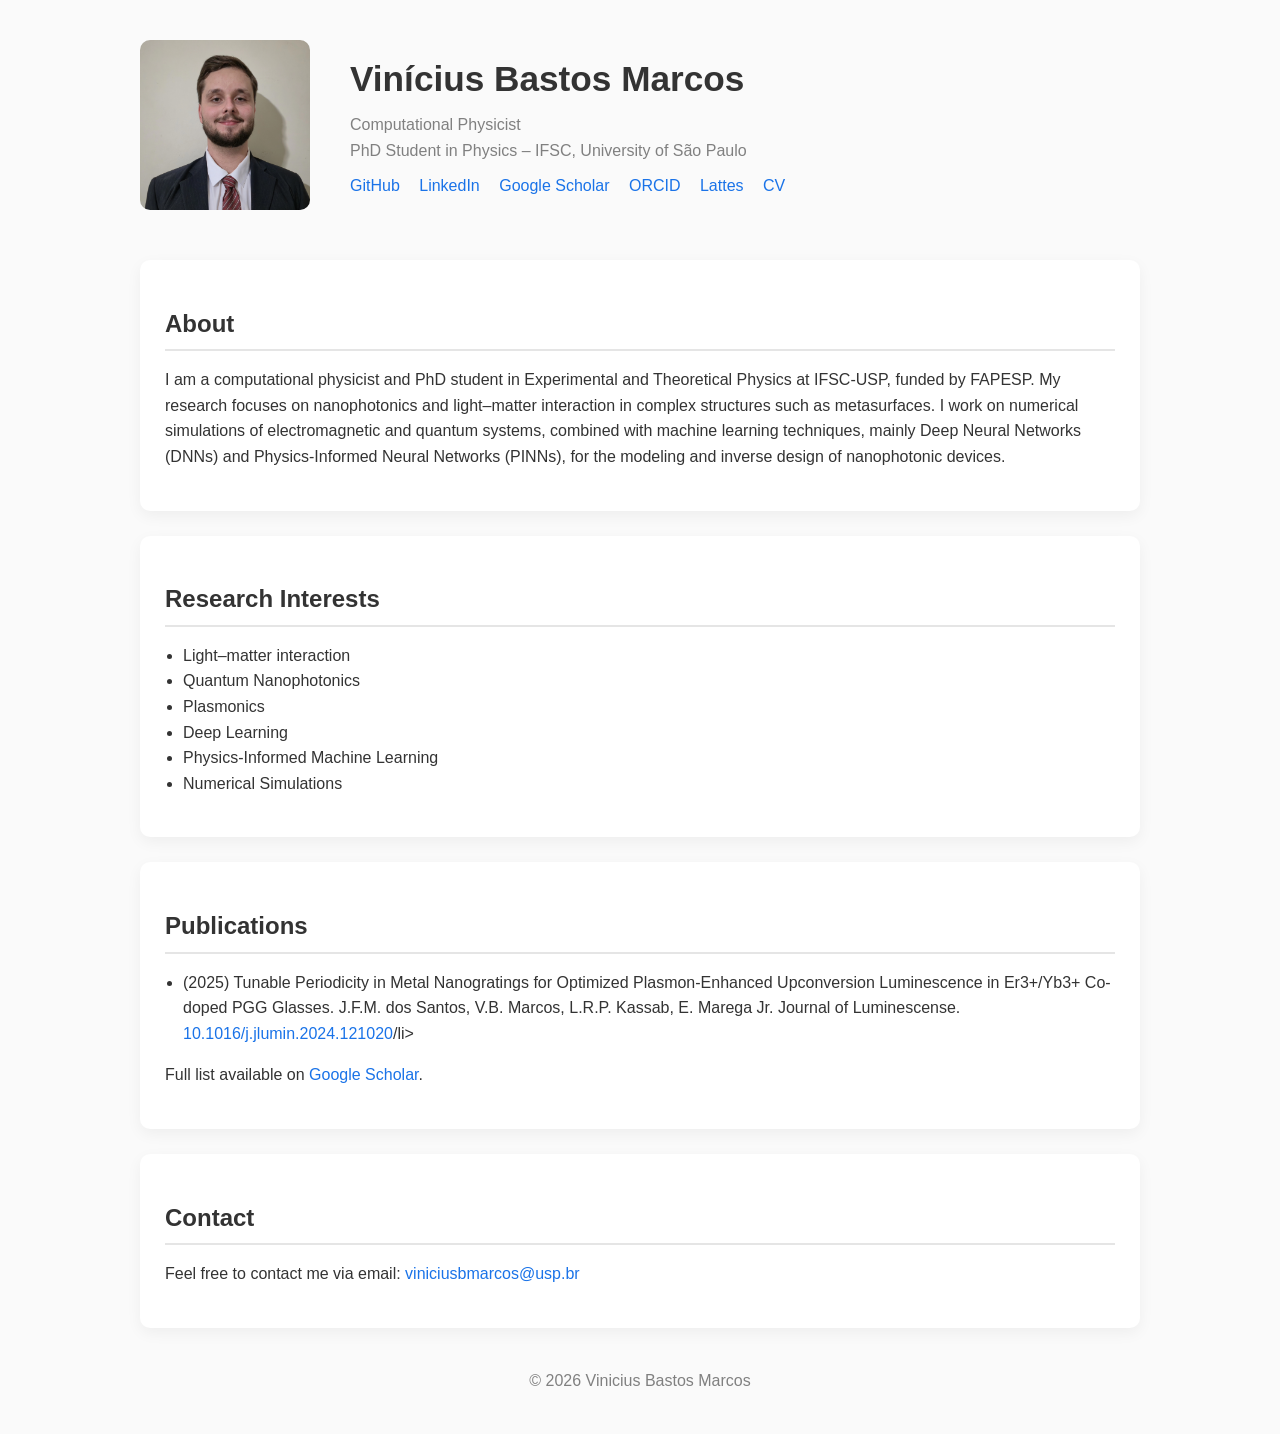
==== index.html @ f4bd7b24 "Update index.html" ====
<!DOCTYPE html>
<html lang="en">

<head>
<meta charset="UTF-8">
<title>Vinícius Bastos Marcos</title>

<style>

:root{
--bg:#fafafa;
--text:#333;
--card:#ffffff;
--border:#e5e5e5;
--link:#1a73e8;
}

@media (prefers-color-scheme: dark){
:root{
--bg:#121212;
--text:#e4e4e4;
--card:#1e1e1e;
--border:#333;
--link:#6aa8ff;
}
}

body{
font-family:-apple-system,BlinkMacSystemFont,"Segoe UI",Roboto,Arial;
max-width:1000px;
margin:auto;
padding:40px 20px;
line-height:1.6;
color:var(--text);
background:var(--bg);
}

header{
display:flex;
align-items:center;
gap:40px;
margin-bottom:50px;
}

.profile-img{
width:170px;
border-radius:10px;
}

.name{
font-size:2.2rem;
font-weight:600;
margin-bottom:5px;
}

.subtitle{
color:gray;
margin-bottom:10px;
}

section{
background:var(--card);
padding:25px;
margin-bottom:25px;
border-radius:10px;
box-shadow:0 5px 15px rgba(0,0,0,0.05);
}

h2{
border-bottom:2px solid var(--border);
padding-bottom:6px;
margin-bottom:15px;
}

ul{
padding-left:18px;
}

a{
color:var(--link);
text-decoration:none;
}

a:hover{
text-decoration:underline;
}

.links a{
margin-right:15px;
font-weight:500;
}

footer{
text-align:center;
margin-top:40px;
color:gray;
}

</style>

</head>

<body>

<header>

<img src="photo.jpg" class="profile-img">

<div>

<div class="name">Vinícius Bastos Marcos</div>

<div class="subtitle">
Computational Physicist <br>
PhD Student in Physics – IFSC, University of São Paulo
</div>

<div class="links">
<a href="https://github.com/vinibastosm">GitHub</a>
<a href="https://www.linkedin.com/in/vin%C3%ADcius-bastos-marcos-4b3aa6317/">LinkedIn</a>
<a href="https://scholar.google.com/citations?hl=pt-BR&user=3j4LFuMAAAAJ">Google Scholar</a>
<a href="https://orcid.org/0009-0009-8980-2168">ORCID</a>
<a href="http://lattes.cnpq.br/2111967318340206">Lattes</a>
<a href="cv.pdf">CV</a>
</div>

</div>

</header>

<section>

<h2>About</h2>

<p>

I am a computational physicist and PhD student in Experimental and Theoretical Physics at IFSC-USP, 
funded by FAPESP. My research focuses on nanophotonics and light–matter interaction in complex structures such as metasurfaces. 
I work on numerical simulations of electromagnetic and quantum systems, combined with machine learning techniques, 
mainly Deep Neural Networks (DNNs) and Physics-Informed Neural Networks (PINNs), 
for the modeling and inverse design of nanophotonic devices.

</p>

</section>

<section>

<h2>Research Interests</h2>

<ul>

<li>Light–matter interaction</li>
<li>Quantum Nanophotonics</li>
<li>Plasmonics</li>
<li>Deep Learning</li>
<li>Physics-Informed Machine Learning</li>
<li>Numerical Simulations</li>

</ul>

</section>

<section>

<h2>Publications</h2>

<ul>

<li>(2025) Tunable Periodicity in Metal Nanogratings for Optimized Plasmon-Enhanced Upconversion Luminescence in Er3+/Yb3+ Co-doped PGG Glasses.
J.F.M. dos Santos, V.B. Marcos, L.R.P. Kassab, E. Marega Jr. Journal of Luminescense. <a href="https://doi.org/10.1016/j.jlumin.2024.121020">10.1016/j.jlumin.2024.121020</a>/li>

</ul>

<p>
Full list available on
<a href="https://scholar.google.com/citations?hl=pt-BR&user=3j4LFuMAAAAJ">Google Scholar</a>.
</p>

</section>

<section>

<h2>Contact</h2>

<p>
Feel free to contact me via email:
<a href="mailto:viniciusbmarcos@usp.br">viniciusbmarcos@usp.br</a>
</p>

</section>

<footer>

© 2026 Vinicius Bastos Marcos

</footer>

</body>
</html>
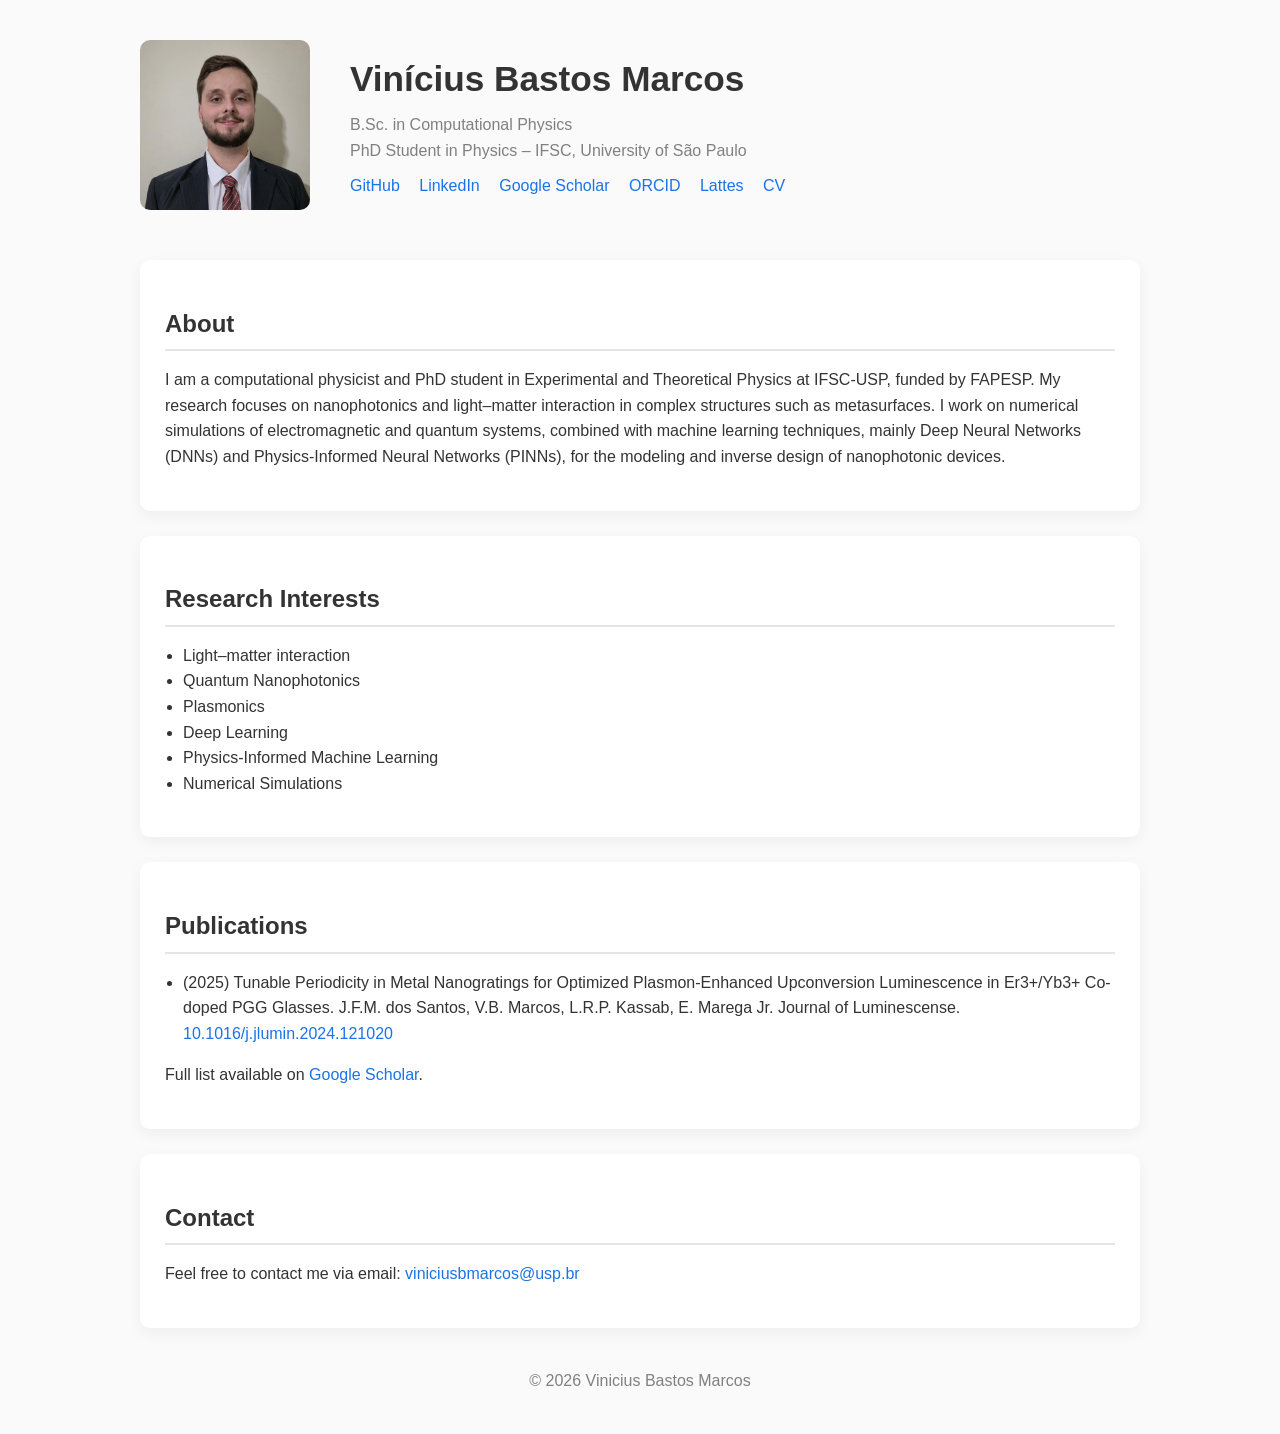
==== commit ba7c9e79: "Update index.html" ====
--- a/index.html
+++ b/index.html
@@ -111,7 +111,7 @@
 <div class="name">Vinícius Bastos Marcos</div>
 
 <div class="subtitle">
-Computational Physicist <br>
+B.Sc. in Computational Physics <br>
 PhD Student in Physics – IFSC, University of São Paulo
 </div>
 
@@ -168,7 +168,7 @@
 <ul>
 
 <li>(2025) Tunable Periodicity in Metal Nanogratings for Optimized Plasmon-Enhanced Upconversion Luminescence in Er3+/Yb3+ Co-doped PGG Glasses.
-J.F.M. dos Santos, V.B. Marcos, L.R.P. Kassab, E. Marega Jr. Journal of Luminescense. <a href="https://doi.org/10.1016/j.jlumin.2024.121020">10.1016/j.jlumin.2024.121020</a>/li>
+J.F.M. dos Santos, V.B. Marcos, L.R.P. Kassab, E. Marega Jr. Journal of Luminescense. <a href="https://doi.org/10.1016/j.jlumin.2024.121020">10.1016/j.jlumin.2024.121020</a> </li>
 
 </ul>
 
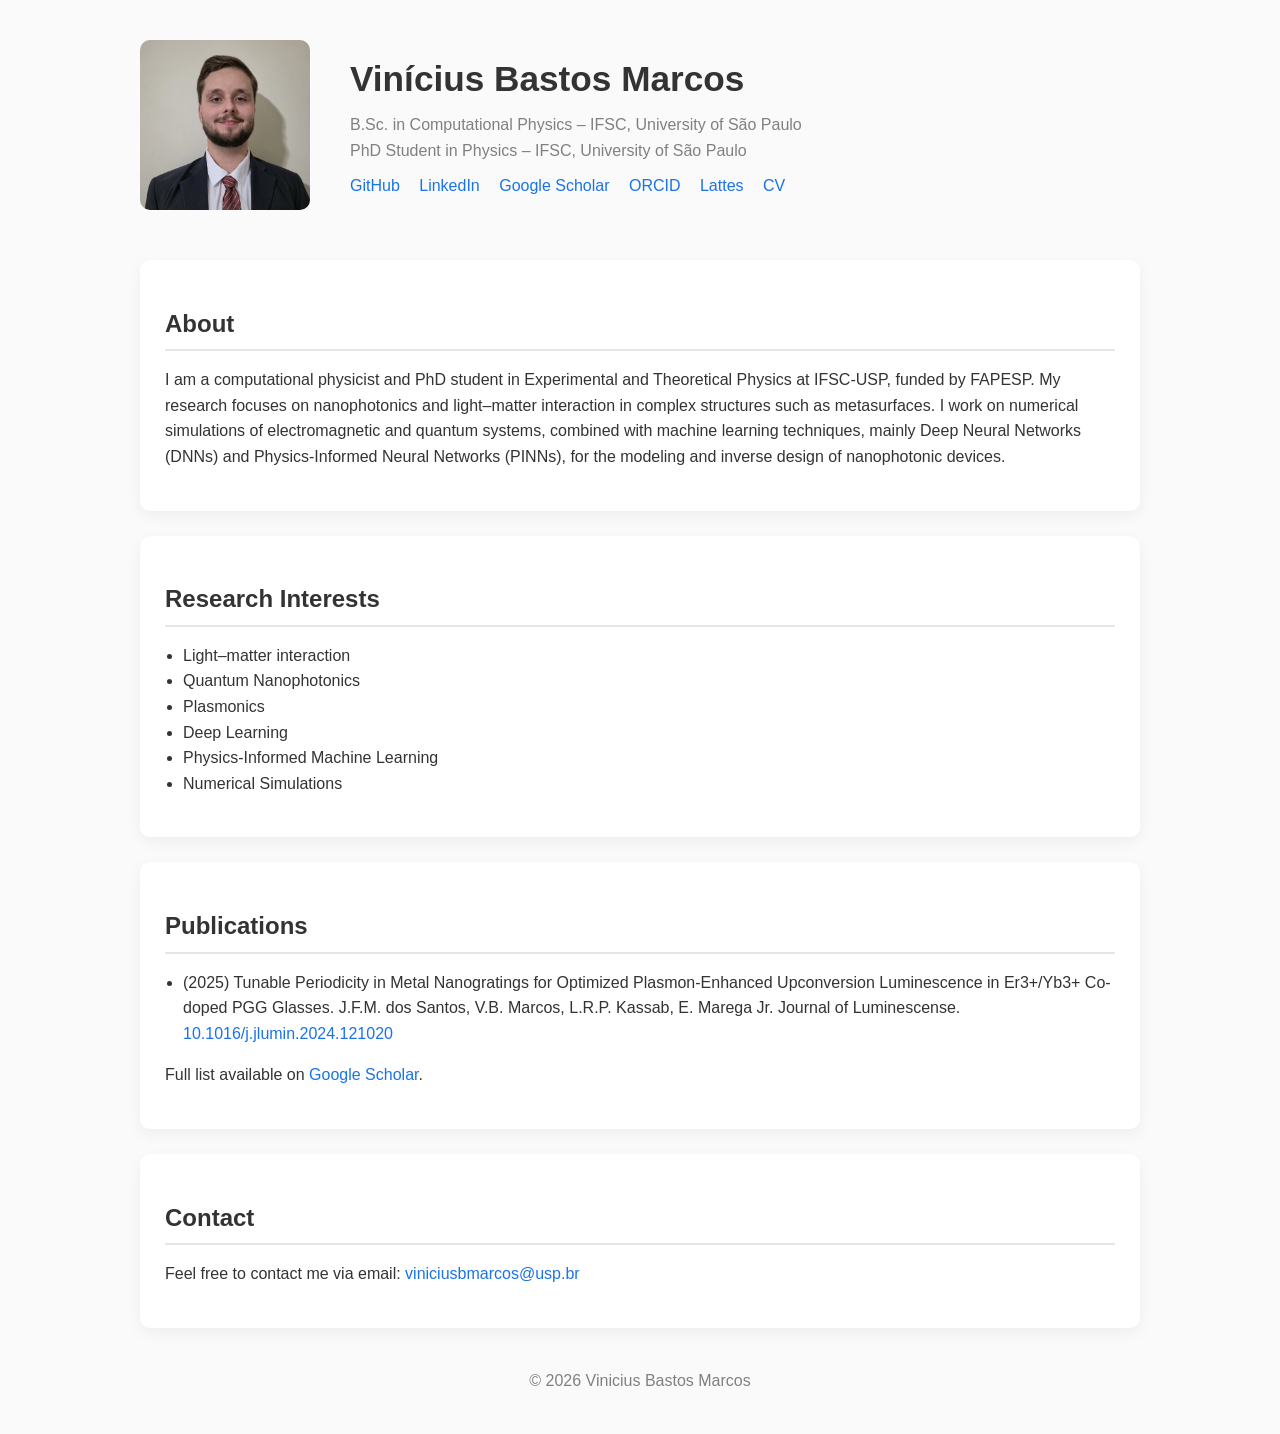
==== commit c21305dd: "Update index.html" ====
--- a/index.html
+++ b/index.html
@@ -111,7 +111,7 @@
 <div class="name">Vinícius Bastos Marcos</div>
 
 <div class="subtitle">
-B.Sc. in Computational Physics <br>
+B.Sc. in Computational Physics – IFSC, University of São Paulo <br>
 PhD Student in Physics – IFSC, University of São Paulo
 </div>
 
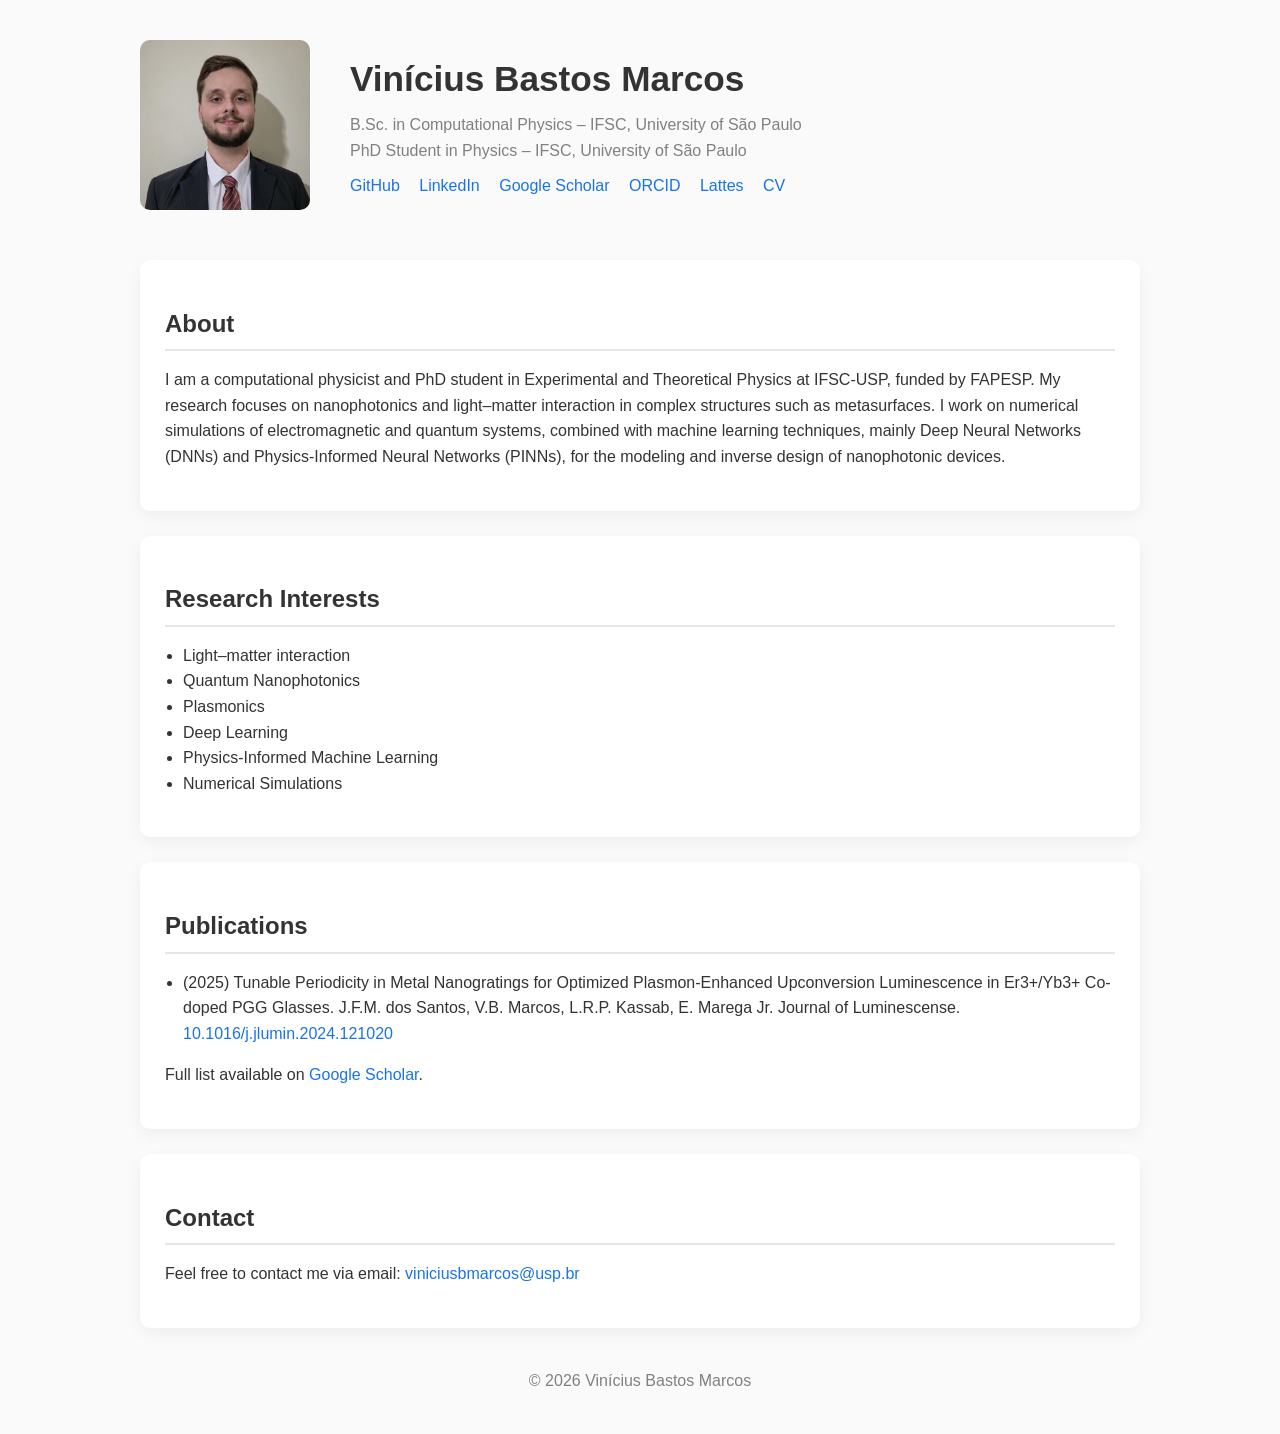
==== commit a37485ec: "Update index.html" ====
--- a/index.html
+++ b/index.html
@@ -192,7 +192,7 @@
 
 <footer>
 
-© 2026 Vinicius Bastos Marcos
+© 2026 Vinícius Bastos Marcos
 
 </footer>
 
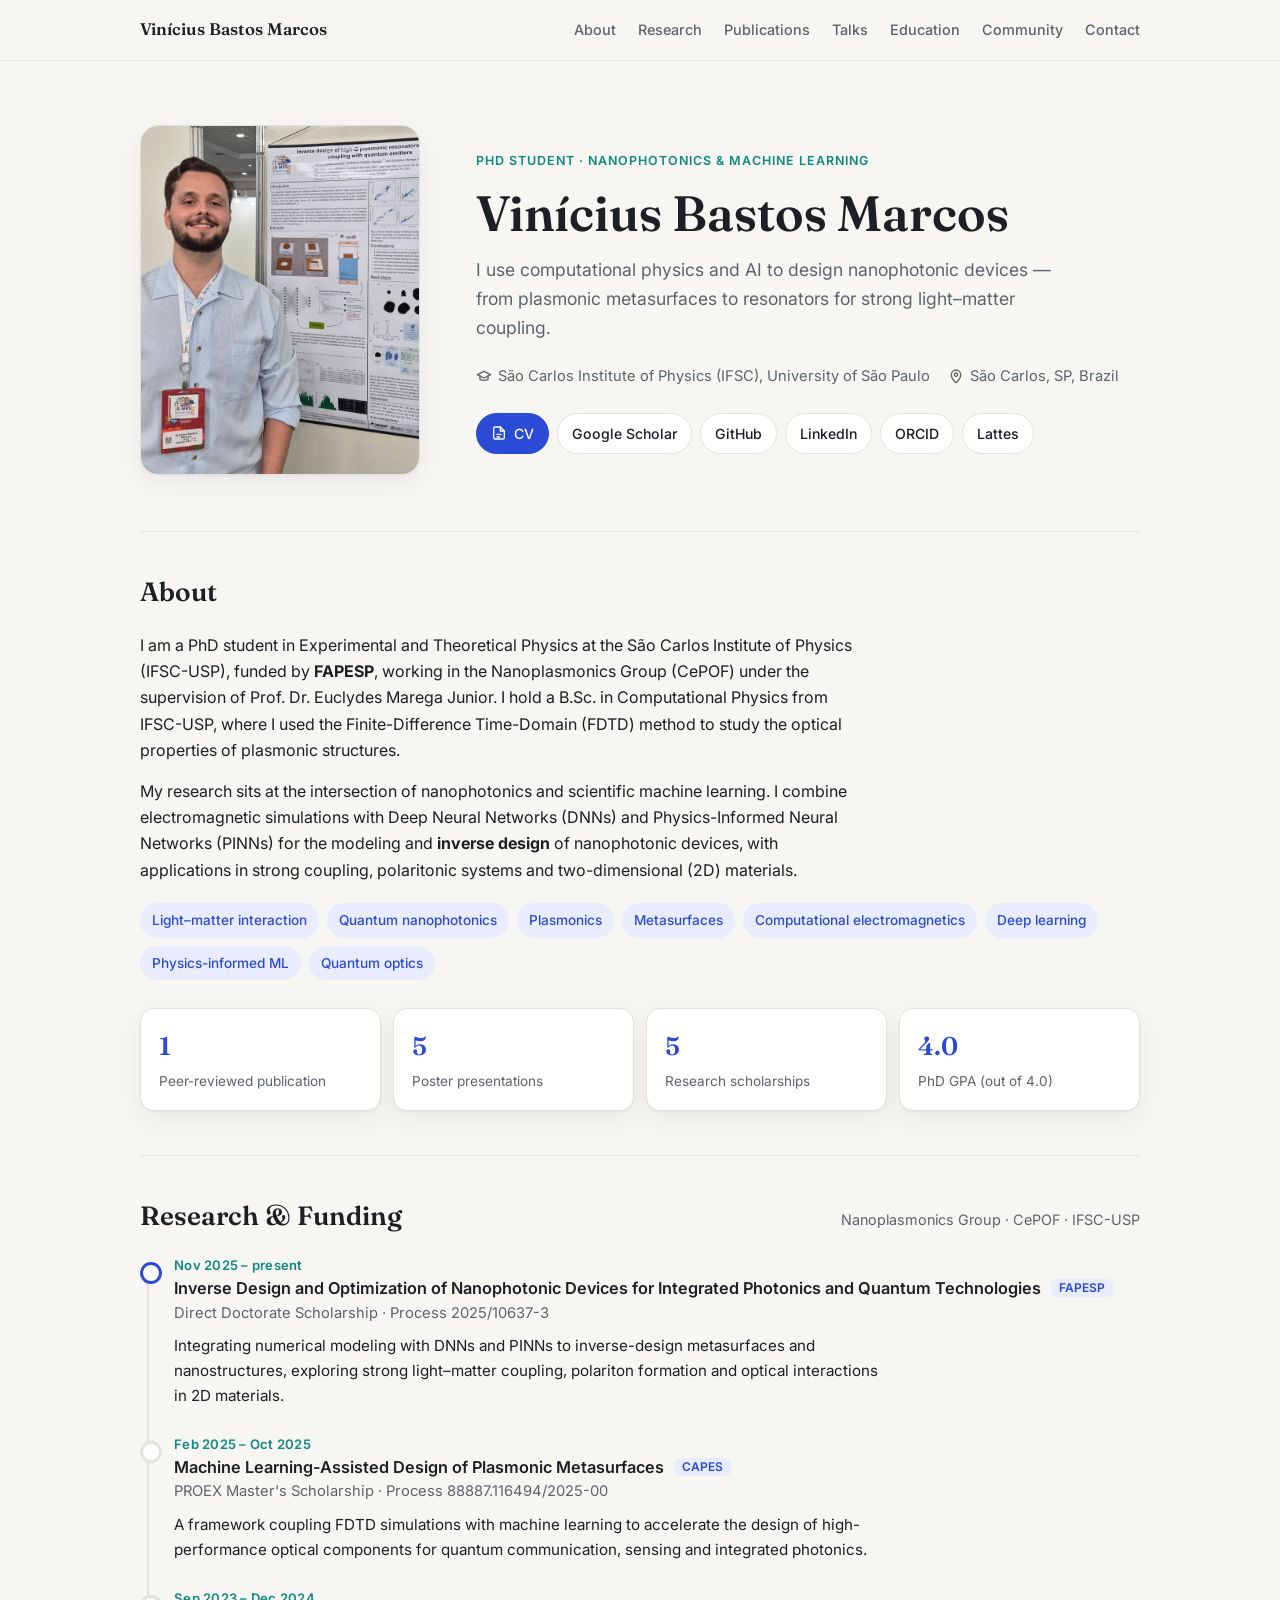
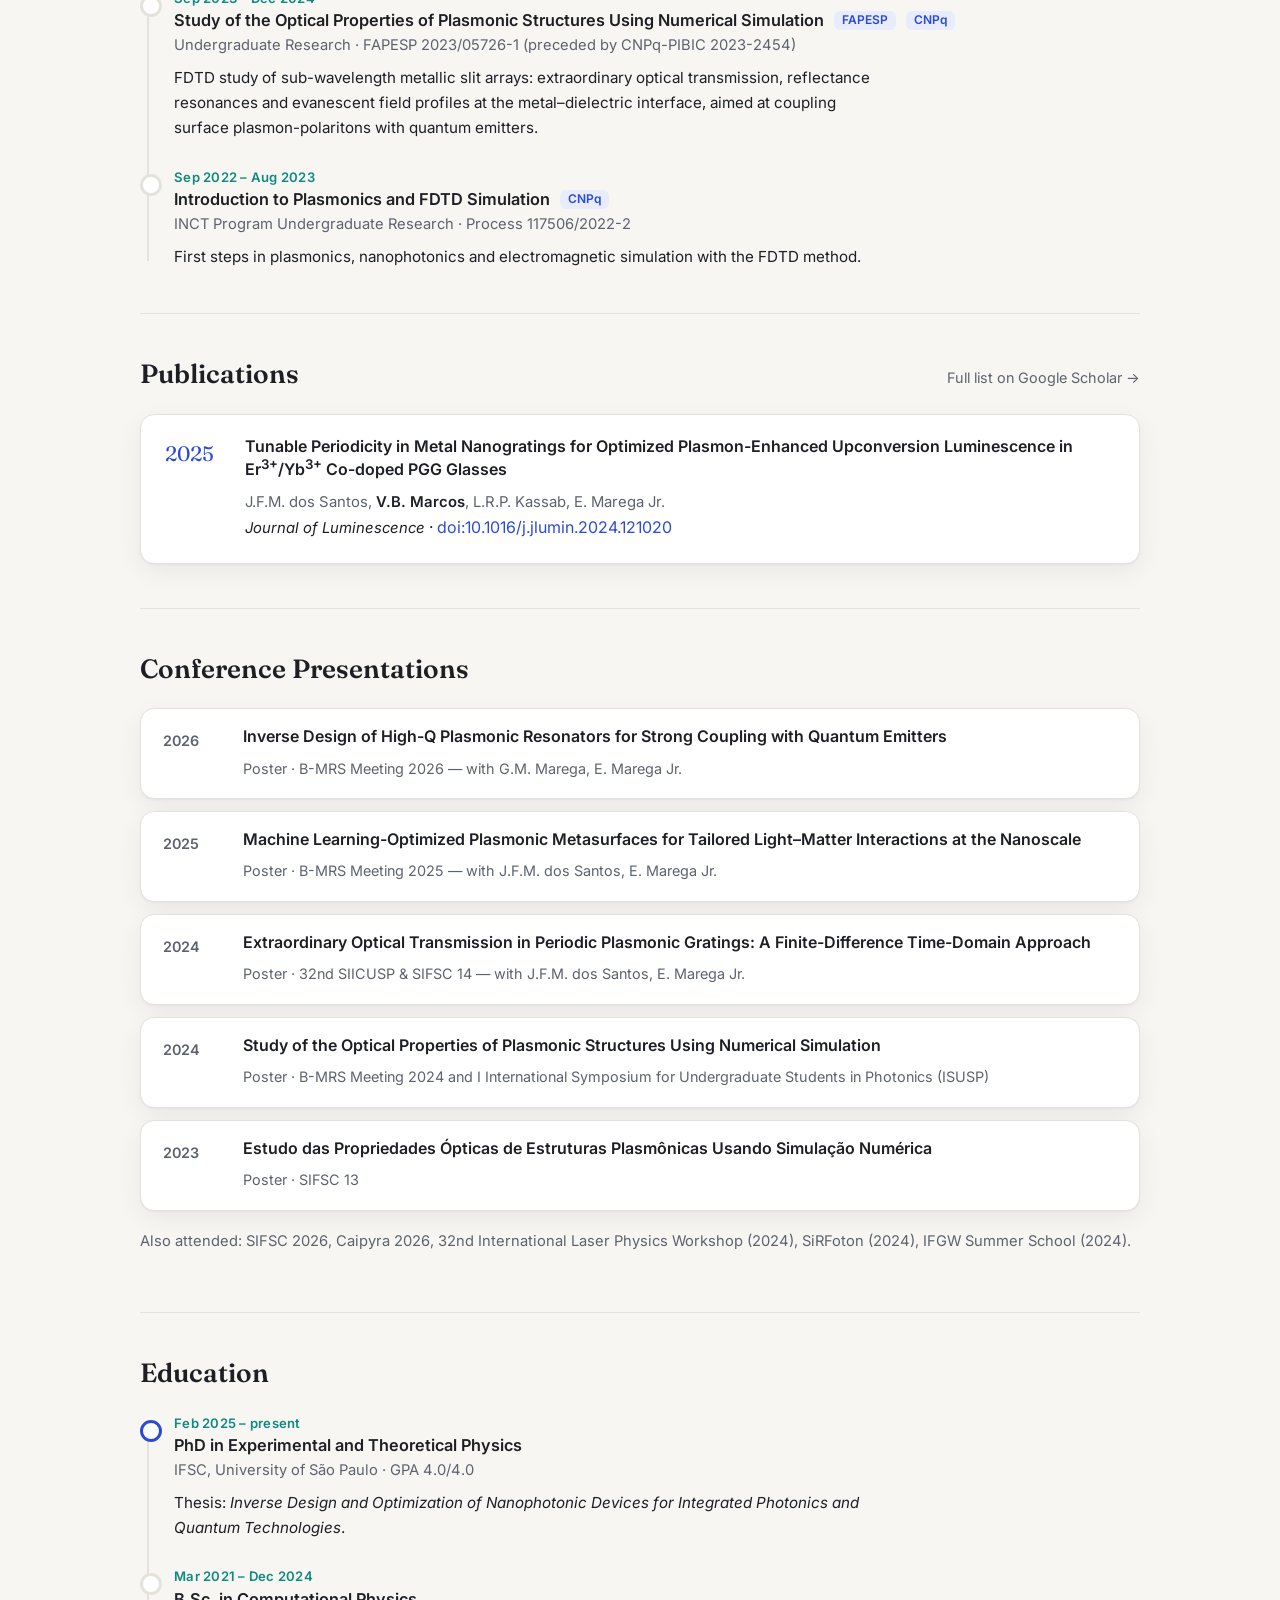
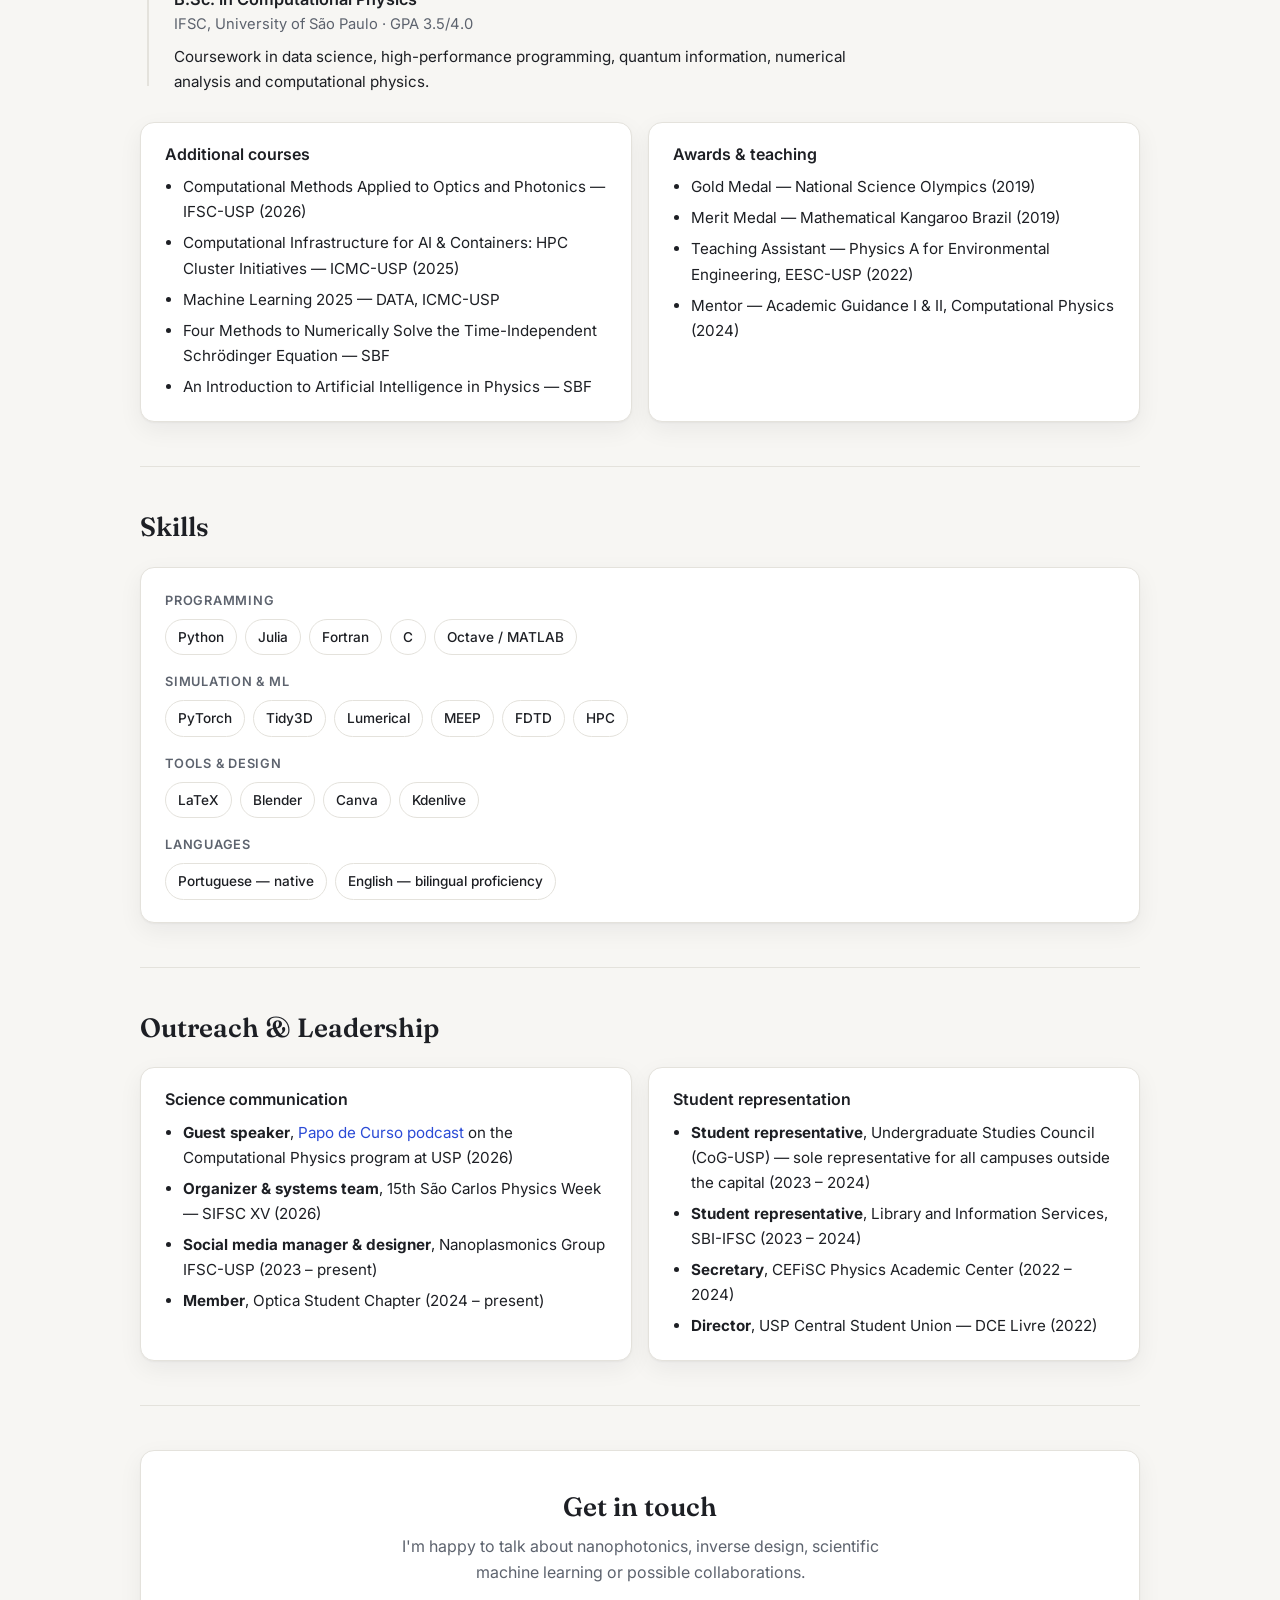
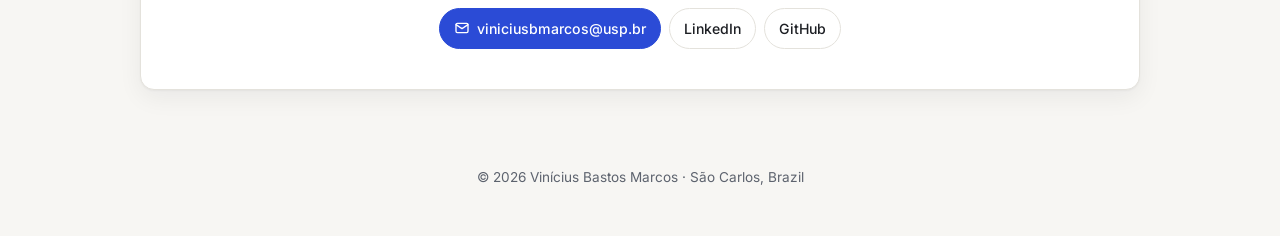
==== commit 6ed377ce: "Redesign personal website with new layout, photo and CV details New responsive layout with dark mode" ====
--- a/index.html
+++ b/index.html
@@ -1,200 +1,527 @@
 <!DOCTYPE html>
 <html lang="en">
-
 <head>
 <meta charset="UTF-8">
+<meta name="viewport" content="width=device-width, initial-scale=1">
 <title>Vinícius Bastos Marcos</title>
+<meta name="description" content="Vinícius Bastos Marcos — PhD student in Physics at IFSC-USP working on nanophotonics, metasurfaces and machine learning for inverse design.">
+<meta property="og:title" content="Vinícius Bastos Marcos">
+<meta property="og:description" content="Nanophotonics · Metasurfaces · Scientific Machine Learning — IFSC, University of São Paulo">
+<meta property="og:image" content="sbpmat26.jpeg">
+
+<link rel="preconnect" href="https://fonts.googleapis.com">
+<link rel="preconnect" href="https://fonts.gstatic.com" crossorigin>
+<link href="https://fonts.googleapis.com/css2?family=Fraunces:opsz,wght@9..144,500;9..144,600&family=Inter:wght@400;500;600&display=swap" rel="stylesheet">
 
 <style>
-
 :root{
---bg:#fafafa;
---text:#333;
---card:#ffffff;
---border:#e5e5e5;
---link:#1a73e8;
-}
-
+  --bg:#f7f6f3;
+  --surface:#ffffff;
+  --text:#1d1f24;
+  --muted:#5d636e;
+  --border:#e4e2dc;
+  --accent:#2b4bd6;
+  --accent-soft:#e8ecfc;
+  --accent-2:#0f8a7e;
+  --shadow:0 1px 2px rgba(20,20,30,.04),0 8px 24px rgba(20,20,30,.06);
+}
 @media (prefers-color-scheme: dark){
-:root{
---bg:#121212;
---text:#e4e4e4;
---card:#1e1e1e;
---border:#333;
---link:#6aa8ff;
-}
-}
-
+  :root{
+    --bg:#0f1115;
+    --surface:#171a21;
+    --text:#e7e8eb;
+    --muted:#9aa1ad;
+    --border:#272b35;
+    --accent:#8ea4ff;
+    --accent-soft:#1d2440;
+    --accent-2:#4fd1c0;
+    --shadow:0 1px 2px rgba(0,0,0,.3),0 8px 24px rgba(0,0,0,.25);
+  }
+}
+
+*{box-sizing:border-box}
+html{scroll-behavior:smooth;scroll-padding-top:72px}
 body{
-font-family:-apple-system,BlinkMacSystemFont,"Segoe UI",Roboto,Arial;
-max-width:1000px;
-margin:auto;
-padding:40px 20px;
-line-height:1.6;
-color:var(--text);
-background:var(--bg);
-}
-
-header{
-display:flex;
-align-items:center;
-gap:40px;
-margin-bottom:50px;
-}
-
-.profile-img{
-width:170px;
-border-radius:10px;
-}
-
-.name{
-font-size:2.2rem;
-font-weight:600;
-margin-bottom:5px;
-}
-
-.subtitle{
-color:gray;
-margin-bottom:10px;
-}
-
-section{
-background:var(--card);
-padding:25px;
-margin-bottom:25px;
-border-radius:10px;
-box-shadow:0 5px 15px rgba(0,0,0,0.05);
-}
-
-h2{
-border-bottom:2px solid var(--border);
-padding-bottom:6px;
-margin-bottom:15px;
-}
-
-ul{
-padding-left:18px;
-}
-
-a{
-color:var(--link);
-text-decoration:none;
-}
-
-a:hover{
-text-decoration:underline;
-}
-
-.links a{
-margin-right:15px;
-font-weight:500;
-}
-
-footer{
-text-align:center;
-margin-top:40px;
-color:gray;
-}
-
+  margin:0;
+  font-family:"Inter",-apple-system,BlinkMacSystemFont,"Segoe UI",Roboto,Arial,sans-serif;
+  font-size:16px;
+  line-height:1.65;
+  color:var(--text);
+  background:var(--bg);
+  -webkit-font-smoothing:antialiased;
+}
+a{color:var(--accent);text-decoration:none}
+a:hover{text-decoration:underline}
+h1,h2,h3{font-family:"Fraunces",Georgia,serif;font-weight:600;line-height:1.2;margin:0}
+
+.wrap{max-width:1040px;margin:0 auto;padding:0 20px}
+
+/* ---------- nav ---------- */
+nav{
+  position:sticky;top:0;z-index:10;
+  background:color-mix(in srgb,var(--bg) 85%,transparent);
+  backdrop-filter:blur(10px);
+  border-bottom:1px solid var(--border);
+}
+nav .wrap{display:flex;align-items:center;justify-content:space-between;height:60px;gap:16px}
+.brand{font-family:"Fraunces",serif;font-weight:600;color:var(--text);font-size:1.05rem;white-space:nowrap}
+.brand:hover{text-decoration:none}
+.nav-links{display:flex;gap:22px;overflow-x:auto;scrollbar-width:none}
+.nav-links::-webkit-scrollbar{display:none}
+.nav-links a{color:var(--muted);font-size:.9rem;font-weight:500;white-space:nowrap}
+.nav-links a:hover{color:var(--text);text-decoration:none}
+
+/* ---------- hero ---------- */
+.hero{
+  display:grid;grid-template-columns:280px 1fr;gap:56px;align-items:center;
+  padding:64px 0 56px;
+}
+.photo{
+  width:100%;aspect-ratio:4/5;object-fit:cover;object-position:20% 15%;
+  border-radius:18px;box-shadow:var(--shadow);
+  border:1px solid var(--border);
+}
+.eyebrow{
+  display:inline-block;font-size:.78rem;font-weight:600;letter-spacing:.08em;text-transform:uppercase;
+  color:var(--accent-2);margin-bottom:12px;
+}
+.hero h1{font-size:clamp(2.1rem,5vw,3.1rem);margin-bottom:12px}
+.hero .lead{font-size:1.1rem;color:var(--muted);max-width:56ch;margin:0 0 22px}
+.meta{display:flex;flex-wrap:wrap;gap:8px 18px;color:var(--muted);font-size:.92rem;margin-bottom:24px}
+.meta span{display:inline-flex;align-items:center;gap:6px}
+.meta svg{width:16px;height:16px;flex:none}
+
+.links{display:flex;flex-wrap:wrap;gap:8px}
+.btn{
+  display:inline-flex;align-items:center;gap:7px;
+  padding:8px 14px;border-radius:999px;font-size:.88rem;font-weight:500;
+  border:1px solid var(--border);background:var(--surface);color:var(--text);
+  transition:border-color .15s,transform .15s;
+}
+.btn:hover{text-decoration:none;border-color:var(--accent);transform:translateY(-1px)}
+.btn svg{width:16px;height:16px}
+.btn.primary{background:var(--accent);border-color:var(--accent);color:#fff}
+@media (prefers-color-scheme: dark){.btn.primary{color:#0f1115}}
+
+/* ---------- sections ---------- */
+section{padding:44px 0;border-top:1px solid var(--border)}
+.section-head{display:flex;align-items:baseline;justify-content:space-between;gap:16px;margin-bottom:24px}
+section h2{font-size:1.65rem}
+.section-head .aside{color:var(--muted);font-size:.9rem}
+
+.card{
+  background:var(--surface);border:1px solid var(--border);border-radius:14px;
+  padding:22px 24px;box-shadow:var(--shadow);
+}
+.prose p{margin:0 0 14px;max-width:72ch}
+.prose p:last-child{margin-bottom:0}
+
+.chips{display:flex;flex-wrap:wrap;gap:8px;margin-top:20px}
+.chip{
+  font-size:.85rem;font-weight:500;padding:6px 12px;border-radius:999px;
+  background:var(--accent-soft);color:var(--accent);
+}
+
+/* highlight stats */
+.stats{display:grid;grid-template-columns:repeat(4,1fr);gap:12px;margin-top:28px}
+.stat{padding:16px 18px}
+.stat b{display:block;font-family:"Fraunces",serif;font-size:1.6rem;font-weight:600;color:var(--accent)}
+.stat span{font-size:.85rem;color:var(--muted)}
+
+/* timeline */
+.timeline{list-style:none;margin:0;padding:0;position:relative}
+.timeline::before{content:"";position:absolute;left:7px;top:8px;bottom:8px;width:2px;background:var(--border)}
+.timeline li{position:relative;padding:0 0 26px 34px}
+.timeline li:last-child{padding-bottom:0}
+.timeline li::before{
+  content:"";position:absolute;left:0;top:7px;width:16px;height:16px;border-radius:50%;
+  background:var(--surface);border:3px solid var(--accent);
+}
+.timeline li.past::before{border-color:var(--border)}
+.when{font-size:.82rem;font-weight:600;color:var(--accent-2);letter-spacing:.02em}
+.timeline h3{font-family:"Inter",sans-serif;font-size:1.02rem;font-weight:600;margin:2px 0 2px}
+.timeline .org{color:var(--muted);font-size:.92rem}
+.timeline p{margin:8px 0 0;font-size:.95rem;max-width:72ch}
+.tag{
+  display:inline-block;font-size:.75rem;font-weight:600;padding:2px 8px;border-radius:6px;
+  background:var(--accent-soft);color:var(--accent);margin-left:6px;vertical-align:2px;
+}
+
+/* publications */
+.pub{display:grid;grid-template-columns:64px 1fr;gap:16px}
+.pub .year{font-family:"Fraunces",serif;font-size:1.3rem;color:var(--accent)}
+.pub h3{font-family:"Inter",sans-serif;font-size:1.02rem;font-weight:600;margin-bottom:4px}
+.pub .authors{color:var(--muted);font-size:.93rem}
+.pub .authors b{color:var(--text);font-weight:600}
+.pub .venue{font-style:italic;font-size:.93rem}
+
+/* talks */
+.talks{display:grid;gap:12px}
+.talk{display:grid;grid-template-columns:64px 1fr;gap:16px;padding:18px 22px}
+.talk .year{font-weight:600;color:var(--muted);font-size:.9rem;padding-top:2px}
+.talk h3{font-family:"Inter",sans-serif;font-size:.98rem;font-weight:600;margin-bottom:2px}
+.talk .event{color:var(--muted);font-size:.9rem}
+.also{color:var(--muted);font-size:.92rem;margin-top:18px}
+
+/* grids */
+.grid-2{display:grid;grid-template-columns:1fr 1fr;gap:16px}
+.card h3{font-family:"Inter",sans-serif;font-size:1rem;font-weight:600;margin-bottom:10px}
+.card ul{margin:0;padding-left:18px}
+.card li{margin-bottom:6px;font-size:.95rem}
+.card li:last-child{margin-bottom:0}
+.skill-group{margin-bottom:16px}
+.skill-group:last-child{margin-bottom:0}
+.skill-group .label{font-size:.8rem;font-weight:600;text-transform:uppercase;letter-spacing:.06em;color:var(--muted);margin-bottom:8px}
+.skill-group .chips{margin-top:0}
+.chip.plain{background:transparent;border:1px solid var(--border);color:var(--text)}
+
+/* contact */
+.contact{text-align:center;padding:40px 24px}
+.contact h2{margin-bottom:10px}
+.contact p{color:var(--muted);margin:0 auto 22px;max-width:52ch}
+.contact .links{justify-content:center}
+
+footer{padding:32px 0 48px;text-align:center;color:var(--muted);font-size:.85rem}
+
+@media (max-width:820px){
+  .hero{grid-template-columns:1fr;gap:28px;padding:36px 0 40px}
+  .photo{max-width:260px}
+  .stats{grid-template-columns:repeat(2,1fr)}
+  .grid-2{grid-template-columns:1fr}
+}
+@media (max-width:560px){
+  .brand{display:none}
+  nav .wrap{justify-content:flex-start}
+  .pub,.talk{grid-template-columns:1fr;gap:4px}
+  .card{padding:18px}
+}
 </style>
-
 </head>
 
 <body>
 
-<header>
-
-<img src="photo.jpg" class="profile-img">
-
-<div>
-
-<div class="name">Vinícius Bastos Marcos</div>
-
-<div class="subtitle">
-B.Sc. in Computational Physics – IFSC, University of São Paulo <br>
-PhD Student in Physics – IFSC, University of São Paulo
-</div>
-
-<div class="links">
-<a href="https://github.com/vinibastosm">GitHub</a>
-<a href="https://www.linkedin.com/in/vin%C3%ADcius-bastos-marcos-4b3aa6317/">LinkedIn</a>
-<a href="https://scholar.google.com/citations?hl=pt-BR&user=3j4LFuMAAAAJ">Google Scholar</a>
-<a href="https://orcid.org/0009-0009-8980-2168">ORCID</a>
-<a href="http://lattes.cnpq.br/2111967318340206">Lattes</a>
-<a href="cv.pdf">CV</a>
-</div>
-
-</div>
-
+<nav>
+  <div class="wrap">
+    <a href="#top" class="brand">Vinícius Bastos Marcos</a>
+    <div class="nav-links">
+      <a href="#about">About</a>
+      <a href="#research">Research</a>
+      <a href="#publications">Publications</a>
+      <a href="#talks">Talks</a>
+      <a href="#education">Education</a>
+      <a href="#community">Community</a>
+      <a href="#contact">Contact</a>
+    </div>
+  </div>
+</nav>
+
+<main class="wrap" id="top">
+
+<!-- ================= HERO ================= -->
+<header class="hero">
+  <img src="sbpmat26.jpeg" class="photo" alt="Vinícius Bastos Marcos presenting a poster at the B-MRS Meeting 2026">
+
+  <div>
+    <span class="eyebrow">PhD Student · Nanophotonics &amp; Machine Learning</span>
+    <h1>Vinícius Bastos Marcos</h1>
+    <p class="lead">
+      I use computational physics and AI to design nanophotonic devices — from plasmonic
+      metasurfaces to resonators for strong light–matter coupling.
+    </p>
+
+    <div class="meta">
+      <span>
+        <svg viewBox="0 0 24 24" fill="none" stroke="currentColor" stroke-width="2" stroke-linecap="round" stroke-linejoin="round"><path d="M22 10 12 5 2 10l10 5 10-5z"/><path d="M6 12v5c3 2 9 2 12 0v-5"/></svg>
+        São Carlos Institute of Physics (IFSC), University of São Paulo
+      </span>
+      <span>
+        <svg viewBox="0 0 24 24" fill="none" stroke="currentColor" stroke-width="2" stroke-linecap="round" stroke-linejoin="round"><path d="M12 22s7-6.2 7-12a7 7 0 1 0-14 0c0 5.8 7 12 7 12z"/><circle cx="12" cy="10" r="2.5"/></svg>
+        São Carlos, SP, Brazil
+      </span>
+    </div>
+
+    <div class="links">
+      <a class="btn primary" href="CV___Inglês.pdf">
+        <svg viewBox="0 0 24 24" fill="none" stroke="currentColor" stroke-width="2" stroke-linecap="round" stroke-linejoin="round"><path d="M14 3H6a2 2 0 0 0-2 2v14a2 2 0 0 0 2 2h12a2 2 0 0 0 2-2V9z"/><path d="M14 3v6h6M9 14h6M9 18h4"/></svg>
+        CV
+      </a>
+      <a class="btn" href="https://scholar.google.com/citations?hl=pt-BR&user=3j4LFuMAAAAJ">Google Scholar</a>
+      <a class="btn" href="https://github.com/vinibastosm">GitHub</a>
+      <a class="btn" href="https://www.linkedin.com/in/vin%C3%ADcius-bastos-marcos-4b3aa6317/">LinkedIn</a>
+      <a class="btn" href="https://orcid.org/0009-0009-8980-2168">ORCID</a>
+      <a class="btn" href="http://lattes.cnpq.br/2111967318340206">Lattes</a>
+    </div>
+  </div>
 </header>
 
-<section>
-
-<h2>About</h2>
-
-<p>
-
-I am a computational physicist and PhD student in Experimental and Theoretical Physics at IFSC-USP, 
-funded by FAPESP. My research focuses on nanophotonics and light–matter interaction in complex structures such as metasurfaces. 
-I work on numerical simulations of electromagnetic and quantum systems, combined with machine learning techniques, 
-mainly Deep Neural Networks (DNNs) and Physics-Informed Neural Networks (PINNs), 
-for the modeling and inverse design of nanophotonic devices.
-
-</p>
-
-</section>
-
-<section>
-
-<h2>Research Interests</h2>
-
-<ul>
-
-<li>Light–matter interaction</li>
-<li>Quantum Nanophotonics</li>
-<li>Plasmonics</li>
-<li>Deep Learning</li>
-<li>Physics-Informed Machine Learning</li>
-<li>Numerical Simulations</li>
-
-</ul>
-
-</section>
-
-<section>
-
-<h2>Publications</h2>
-
-<ul>
-
-<li>(2025) Tunable Periodicity in Metal Nanogratings for Optimized Plasmon-Enhanced Upconversion Luminescence in Er3+/Yb3+ Co-doped PGG Glasses.
-J.F.M. dos Santos, V.B. Marcos, L.R.P. Kassab, E. Marega Jr. Journal of Luminescense. <a href="https://doi.org/10.1016/j.jlumin.2024.121020">10.1016/j.jlumin.2024.121020</a> </li>
-
-</ul>
-
-<p>
-Full list available on
-<a href="https://scholar.google.com/citations?hl=pt-BR&user=3j4LFuMAAAAJ">Google Scholar</a>.
-</p>
-
-</section>
-
-<section>
-
-<h2>Contact</h2>
-
-<p>
-Feel free to contact me via email:
-<a href="mailto:viniciusbmarcos@usp.br">viniciusbmarcos@usp.br</a>
-</p>
-
-</section>
-
-<footer>
-
-© 2026 Vinícius Bastos Marcos
-
-</footer>
+<!-- ================= ABOUT ================= -->
+<section id="about">
+  <div class="section-head"><h2>About</h2></div>
+  <div class="prose">
+    <p>
+      I am a PhD student in Experimental and Theoretical Physics at the São Carlos Institute of Physics
+      (IFSC-USP), funded by <strong>FAPESP</strong>, working in the Nanoplasmonics Group (CePOF) under the
+      supervision of Prof. Dr. Euclydes Marega Junior. I hold a B.Sc. in Computational Physics from IFSC-USP,
+      where I used the Finite-Difference Time-Domain (FDTD) method to study the optical properties of
+      plasmonic structures.
+    </p>
+    <p>
+      My research sits at the intersection of nanophotonics and scientific machine learning. I combine
+      electromagnetic simulations with Deep Neural Networks (DNNs) and Physics-Informed Neural Networks (PINNs)
+      for the modeling and <strong>inverse design</strong> of nanophotonic devices, with applications in strong
+      coupling, polaritonic systems and two-dimensional (2D) materials.
+    </p>
+  </div>
+
+  <div class="chips">
+    <span class="chip">Light–matter interaction</span>
+    <span class="chip">Quantum nanophotonics</span>
+    <span class="chip">Plasmonics</span>
+    <span class="chip">Metasurfaces</span>
+    <span class="chip">Computational electromagnetics</span>
+    <span class="chip">Deep learning</span>
+    <span class="chip">Physics-informed ML</span>
+    <span class="chip">Quantum optics</span>
+  </div>
+
+  <div class="stats">
+    <div class="card stat"><b>1</b><span>Peer-reviewed publication</span></div>
+    <div class="card stat"><b>5</b><span>Poster presentations</span></div>
+    <div class="card stat"><b>5</b><span>Research scholarships</span></div>
+    <div class="card stat"><b>4.0</b><span>PhD GPA (out of 4.0)</span></div>
+  </div>
+</section>
+
+<!-- ================= RESEARCH ================= -->
+<section id="research">
+  <div class="section-head">
+    <h2>Research &amp; Funding</h2>
+    <span class="aside">Nanoplasmonics Group · CePOF · IFSC-USP</span>
+  </div>
+
+  <ul class="timeline">
+    <li>
+      <div class="when">Nov 2025 – present</div>
+      <h3>Inverse Design and Optimization of Nanophotonic Devices for Integrated Photonics and Quantum Technologies <span class="tag">FAPESP</span></h3>
+      <div class="org">Direct Doctorate Scholarship · Process 2025/10637-3</div>
+      <p>
+        Integrating numerical modeling with DNNs and PINNs to inverse-design metasurfaces and nanostructures,
+        exploring strong light–matter coupling, polariton formation and optical interactions in 2D materials.
+      </p>
+    </li>
+    <li class="past">
+      <div class="when">Feb 2025 – Oct 2025</div>
+      <h3>Machine Learning-Assisted Design of Plasmonic Metasurfaces <span class="tag">CAPES</span></h3>
+      <div class="org">PROEX Master's Scholarship · Process 88887.116494/2025-00</div>
+      <p>
+        A framework coupling FDTD simulations with machine learning to accelerate the design of
+        high-performance optical components for quantum communication, sensing and integrated photonics.
+      </p>
+    </li>
+    <li class="past">
+      <div class="when">Sep 2023 – Dec 2024</div>
+      <h3>Study of the Optical Properties of Plasmonic Structures Using Numerical Simulation <span class="tag">FAPESP</span> <span class="tag">CNPq</span></h3>
+      <div class="org">Undergraduate Research · FAPESP 2023/05726-1 (preceded by CNPq-PIBIC 2023-2454)</div>
+      <p>
+        FDTD study of sub-wavelength metallic slit arrays: extraordinary optical transmission, reflectance
+        resonances and evanescent field profiles at the metal–dielectric interface, aimed at coupling surface
+        plasmon-polaritons with quantum emitters.
+      </p>
+    </li>
+    <li class="past">
+      <div class="when">Sep 2022 – Aug 2023</div>
+      <h3>Introduction to Plasmonics and FDTD Simulation <span class="tag">CNPq</span></h3>
+      <div class="org">INCT Program Undergraduate Research · Process 117506/2022-2</div>
+      <p>First steps in plasmonics, nanophotonics and electromagnetic simulation with the FDTD method.</p>
+    </li>
+  </ul>
+</section>
+
+<!-- ================= PUBLICATIONS ================= -->
+<section id="publications">
+  <div class="section-head">
+    <h2>Publications</h2>
+    <a class="aside" href="https://scholar.google.com/citations?hl=pt-BR&user=3j4LFuMAAAAJ">Full list on Google Scholar →</a>
+  </div>
+
+  <div class="card pub">
+    <div class="year">2025</div>
+    <div>
+      <h3>Tunable Periodicity in Metal Nanogratings for Optimized Plasmon-Enhanced Upconversion Luminescence in Er<sup>3+</sup>/Yb<sup>3+</sup> Co-doped PGG Glasses</h3>
+      <div class="authors">J.F.M. dos Santos, <b>V.B. Marcos</b>, L.R.P. Kassab, E. Marega Jr.</div>
+      <div><span class="venue">Journal of Luminescence</span> · <a href="https://doi.org/10.1016/j.jlumin.2024.121020">doi:10.1016/j.jlumin.2024.121020</a></div>
+    </div>
+  </div>
+</section>
+
+<!-- ================= TALKS ================= -->
+<section id="talks">
+  <div class="section-head"><h2>Conference Presentations</h2></div>
+
+  <div class="talks">
+    <div class="card talk">
+      <div class="year">2026</div>
+      <div>
+        <h3>Inverse Design of High-Q Plasmonic Resonators for Strong Coupling with Quantum Emitters</h3>
+        <div class="event">Poster · B-MRS Meeting 2026 — with G.M. Marega, E. Marega Jr.</div>
+      </div>
+    </div>
+    <div class="card talk">
+      <div class="year">2025</div>
+      <div>
+        <h3>Machine Learning-Optimized Plasmonic Metasurfaces for Tailored Light–Matter Interactions at the Nanoscale</h3>
+        <div class="event">Poster · B-MRS Meeting 2025 — with J.F.M. dos Santos, E. Marega Jr.</div>
+      </div>
+    </div>
+    <div class="card talk">
+      <div class="year">2024</div>
+      <div>
+        <h3>Extraordinary Optical Transmission in Periodic Plasmonic Gratings: A Finite-Difference Time-Domain Approach</h3>
+        <div class="event">Poster · 32nd SIICUSP &amp; SIFSC 14 — with J.F.M. dos Santos, E. Marega Jr.</div>
+      </div>
+    </div>
+    <div class="card talk">
+      <div class="year">2024</div>
+      <div>
+        <h3>Study of the Optical Properties of Plasmonic Structures Using Numerical Simulation</h3>
+        <div class="event">Poster · B-MRS Meeting 2024 and I International Symposium for Undergraduate Students in Photonics (ISUSP)</div>
+      </div>
+    </div>
+    <div class="card talk">
+      <div class="year">2023</div>
+      <div>
+        <h3>Estudo das Propriedades Ópticas de Estruturas Plasmônicas Usando Simulação Numérica</h3>
+        <div class="event">Poster · SIFSC 13</div>
+      </div>
+    </div>
+  </div>
+
+  <p class="also">
+    Also attended: SIFSC 2026, Caipyra 2026, 32nd International Laser Physics Workshop (2024),
+    SiRFoton (2024), IFGW Summer School (2024).
+  </p>
+</section>
+
+<!-- ================= EDUCATION ================= -->
+<section id="education">
+  <div class="section-head"><h2>Education</h2></div>
+
+  <ul class="timeline">
+    <li>
+      <div class="when">Feb 2025 – present</div>
+      <h3>PhD in Experimental and Theoretical Physics</h3>
+      <div class="org">IFSC, University of São Paulo · GPA 4.0/4.0</div>
+      <p>Thesis: <em>Inverse Design and Optimization of Nanophotonic Devices for Integrated Photonics and Quantum Technologies</em>.</p>
+    </li>
+    <li class="past">
+      <div class="when">Mar 2021 – Dec 2024</div>
+      <h3>B.Sc. in Computational Physics</h3>
+      <div class="org">IFSC, University of São Paulo · GPA 3.5/4.0</div>
+      <p>Coursework in data science, high-performance programming, quantum information, numerical analysis and computational physics.</p>
+    </li>
+  </ul>
+
+  <div class="grid-2" style="margin-top:28px">
+    <div class="card">
+      <h3>Additional courses</h3>
+      <ul>
+        <li>Computational Methods Applied to Optics and Photonics — IFSC-USP (2026)</li>
+        <li>Computational Infrastructure for AI &amp; Containers: HPC Cluster Initiatives — ICMC-USP (2025)</li>
+        <li>Machine Learning 2025 — DATA, ICMC-USP</li>
+        <li>Four Methods to Numerically Solve the Time-Independent Schrödinger Equation — SBF</li>
+        <li>An Introduction to Artificial Intelligence in Physics — SBF</li>
+      </ul>
+    </div>
+    <div class="card">
+      <h3>Awards &amp; teaching</h3>
+      <ul>
+        <li>Gold Medal — National Science Olympics (2019)</li>
+        <li>Merit Medal — Mathematical Kangaroo Brazil (2019)</li>
+        <li>Teaching Assistant — Physics A for Environmental Engineering, EESC-USP (2022)</li>
+        <li>Mentor — Academic Guidance I &amp; II, Computational Physics (2024)</li>
+      </ul>
+    </div>
+  </div>
+</section>
+
+<!-- ================= SKILLS ================= -->
+<section id="skills">
+  <div class="section-head"><h2>Skills</h2></div>
+  <div class="card">
+    <div class="skill-group">
+      <div class="label">Programming</div>
+      <div class="chips">
+        <span class="chip plain">Python</span><span class="chip plain">Julia</span><span class="chip plain">Fortran</span>
+        <span class="chip plain">C</span><span class="chip plain">Octave / MATLAB</span>
+      </div>
+    </div>
+    <div class="skill-group">
+      <div class="label">Simulation &amp; ML</div>
+      <div class="chips">
+        <span class="chip plain">PyTorch</span><span class="chip plain">Tidy3D</span><span class="chip plain">Lumerical</span>
+        <span class="chip plain">MEEP</span><span class="chip plain">FDTD</span><span class="chip plain">HPC</span>
+      </div>
+    </div>
+    <div class="skill-group">
+      <div class="label">Tools &amp; design</div>
+      <div class="chips">
+        <span class="chip plain">LaTeX</span><span class="chip plain">Blender</span><span class="chip plain">Canva</span><span class="chip plain">Kdenlive</span>
+      </div>
+    </div>
+    <div class="skill-group">
+      <div class="label">Languages</div>
+      <div class="chips">
+        <span class="chip plain">Portuguese — native</span><span class="chip plain">English — bilingual proficiency</span>
+      </div>
+    </div>
+  </div>
+</section>
+
+<!-- ================= COMMUNITY ================= -->
+<section id="community">
+  <div class="section-head"><h2>Outreach &amp; Leadership</h2></div>
+
+  <div class="grid-2">
+    <div class="card">
+      <h3>Science communication</h3>
+      <ul>
+        <li><strong>Guest speaker</strong>, <a href="https://youtu.be/1xjhtPMCLeA">Papo de Curso podcast</a> on the Computational Physics program at USP (2026)</li>
+        <li><strong>Organizer &amp; systems team</strong>, 15th São Carlos Physics Week — SIFSC XV (2026)</li>
+        <li><strong>Social media manager &amp; designer</strong>, Nanoplasmonics Group IFSC-USP (2023 – present)</li>
+        <li><strong>Member</strong>, Optica Student Chapter (2024 – present)</li>
+      </ul>
+    </div>
+    <div class="card">
+      <h3>Student representation</h3>
+      <ul>
+        <li><strong>Student representative</strong>, Undergraduate Studies Council (CoG-USP) — sole representative for all campuses outside the capital (2023 – 2024)</li>
+        <li><strong>Student representative</strong>, Library and Information Services, SBI-IFSC (2023 – 2024)</li>
+        <li><strong>Secretary</strong>, CEFiSC Physics Academic Center (2022 – 2024)</li>
+        <li><strong>Director</strong>, USP Central Student Union — DCE Livre (2022)</li>
+      </ul>
+    </div>
+  </div>
+</section>
+
+<!-- ================= CONTACT ================= -->
+<section id="contact">
+  <div class="card contact">
+    <h2>Get in touch</h2>
+    <p>I'm happy to talk about nanophotonics, inverse design, scientific machine learning or possible collaborations.</p>
+    <div class="links">
+      <a class="btn primary" href="mailto:viniciusbmarcos@usp.br">
+        <svg viewBox="0 0 24 24" fill="none" stroke="currentColor" stroke-width="2" stroke-linecap="round" stroke-linejoin="round"><rect x="3" y="5" width="18" height="14" rx="2"/><path d="m3 7 9 6 9-6"/></svg>
+        viniciusbmarcos@usp.br
+      </a>
+      <a class="btn" href="https://www.linkedin.com/in/vin%C3%ADcius-bastos-marcos-4b3aa6317/">LinkedIn</a>
+      <a class="btn" href="https://github.com/vinibastosm">GitHub</a>
+    </div>
+  </div>
+</section>
+
+</main>
+
+<footer>© 2026 Vinícius Bastos Marcos · São Carlos, Brazil</footer>
 
 </body>
 </html>
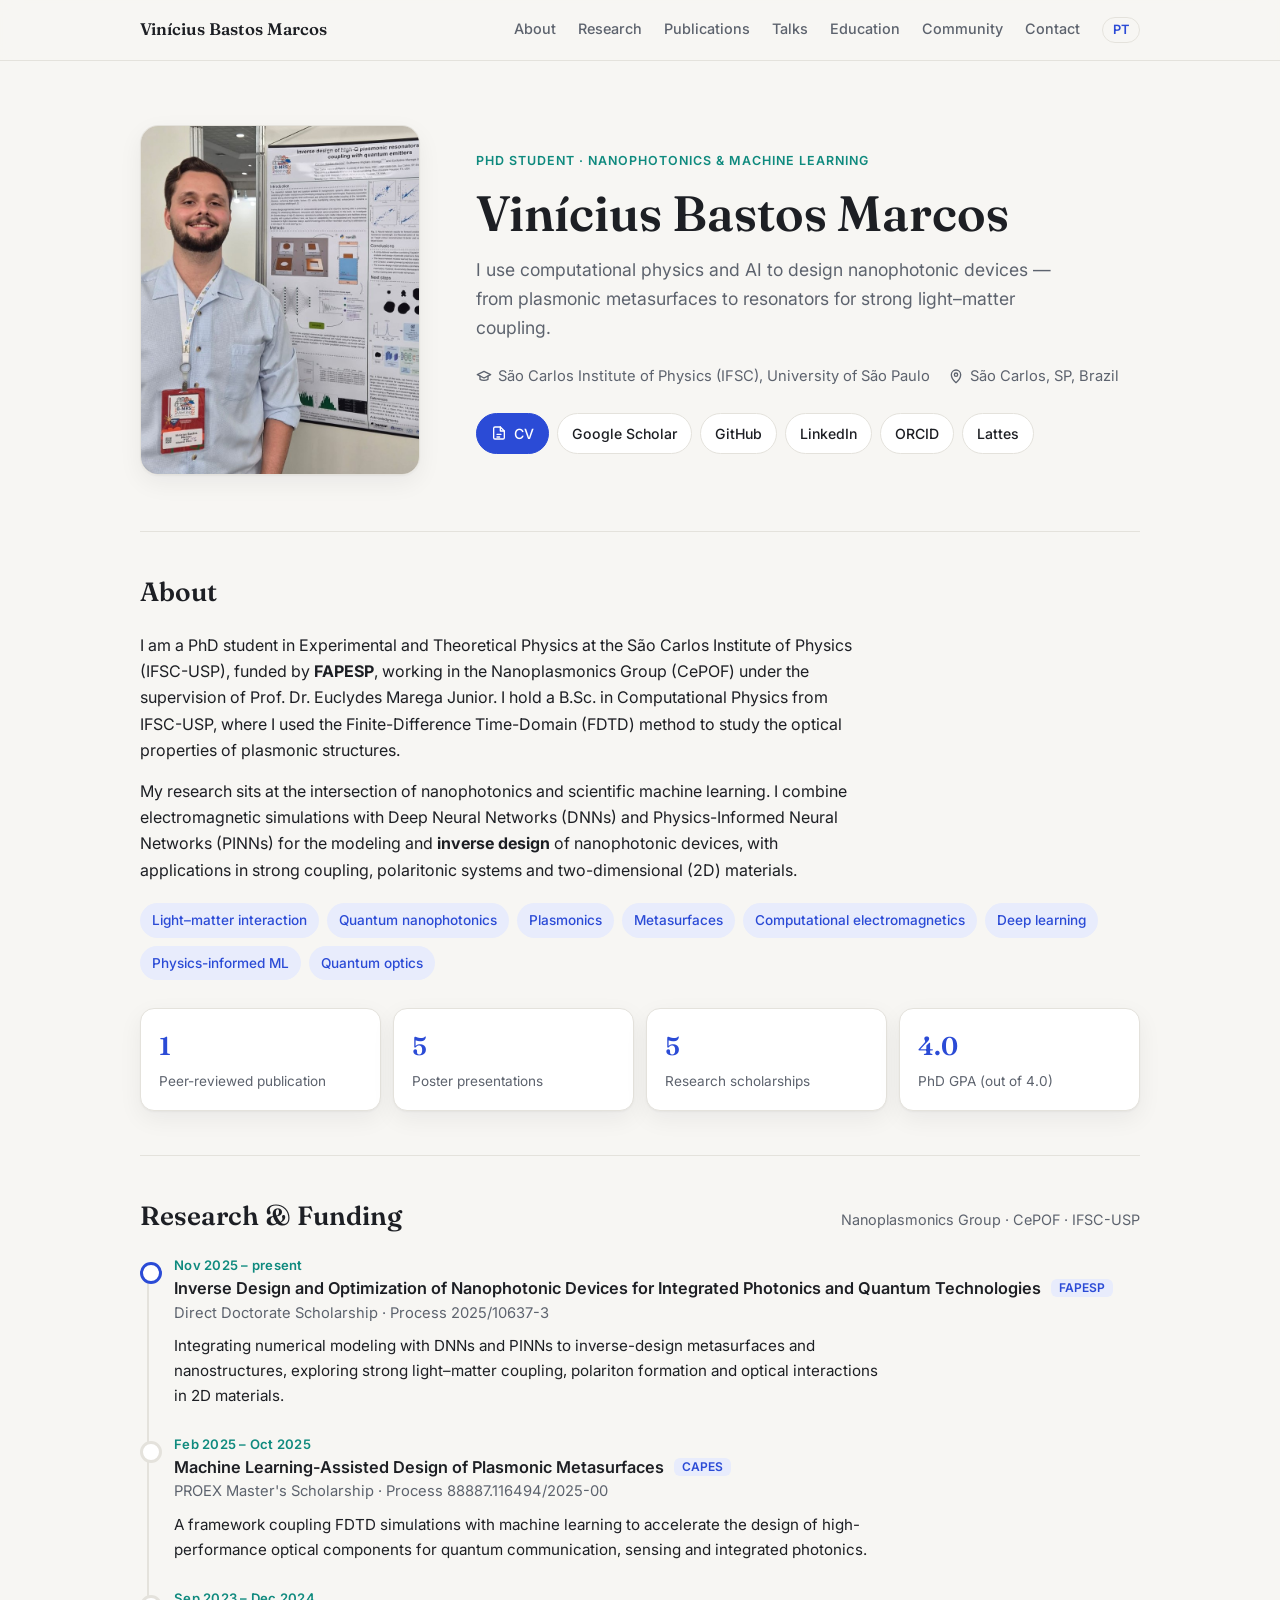
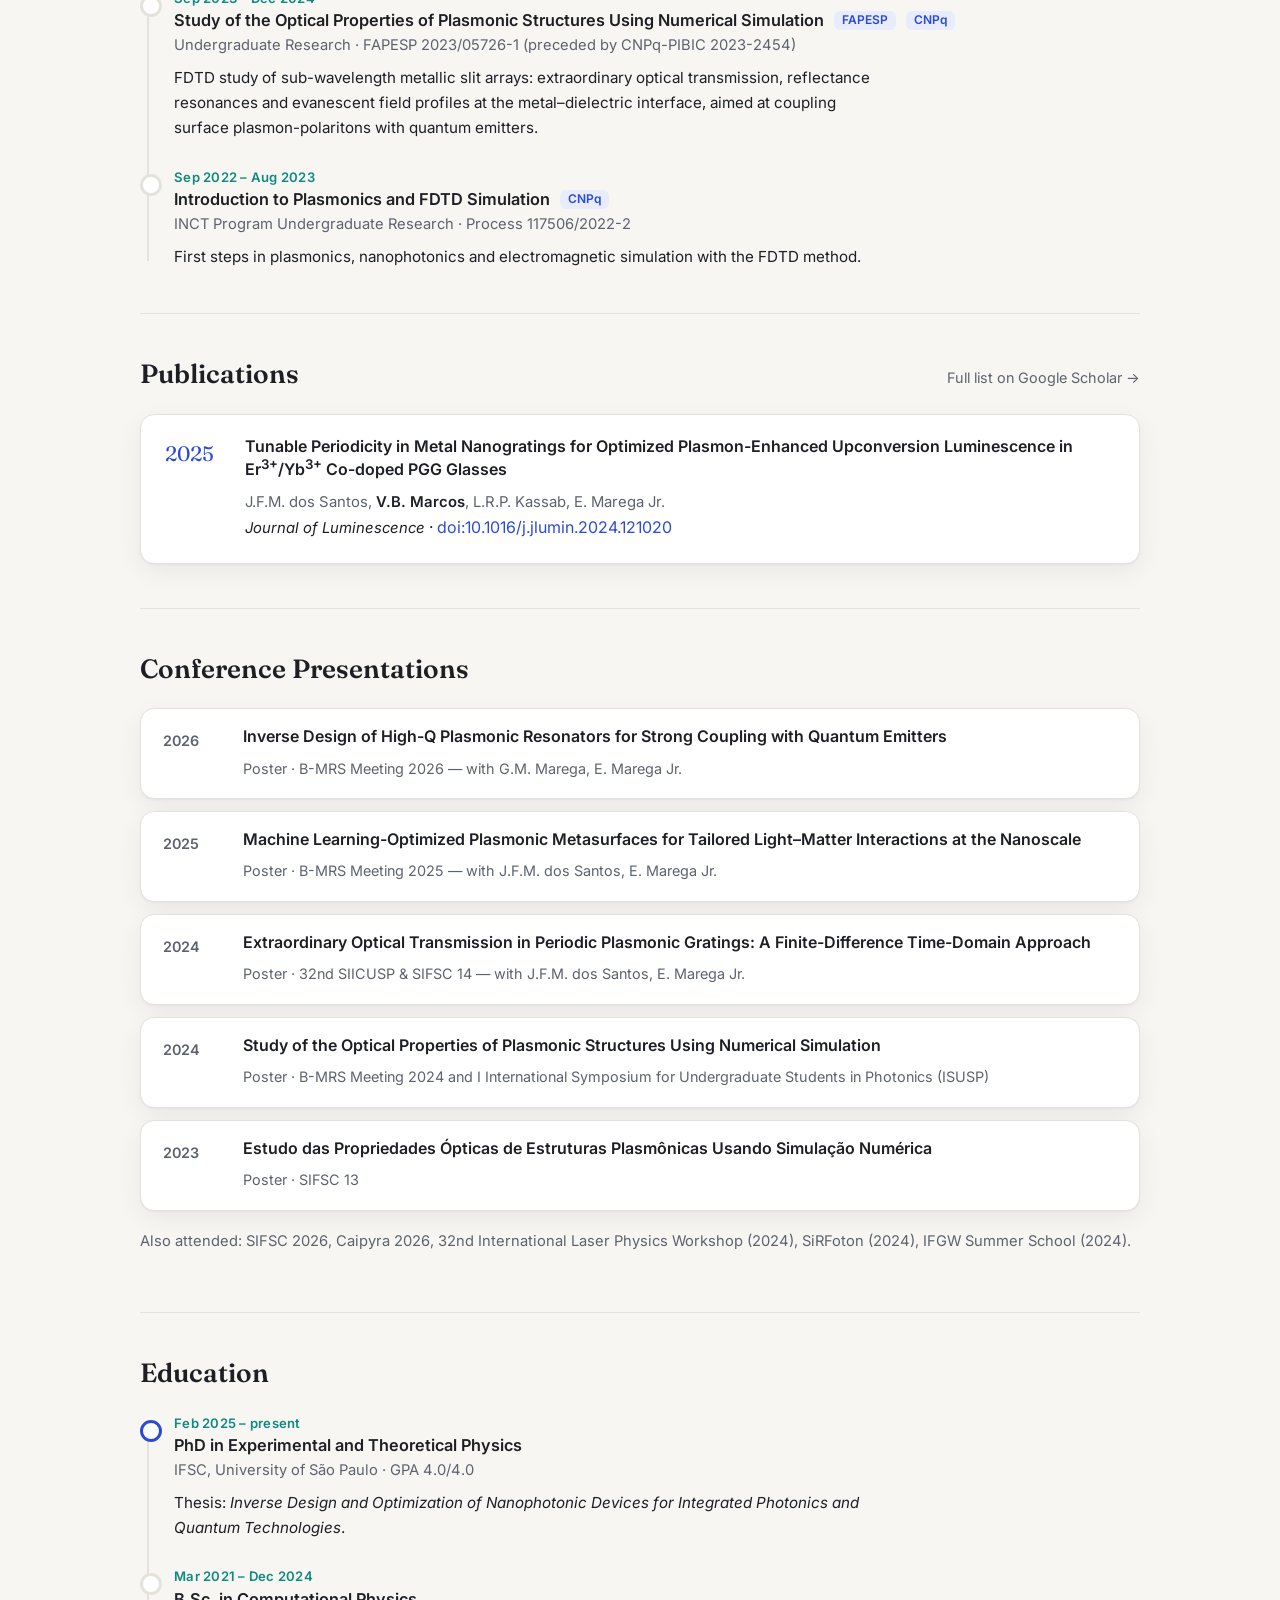
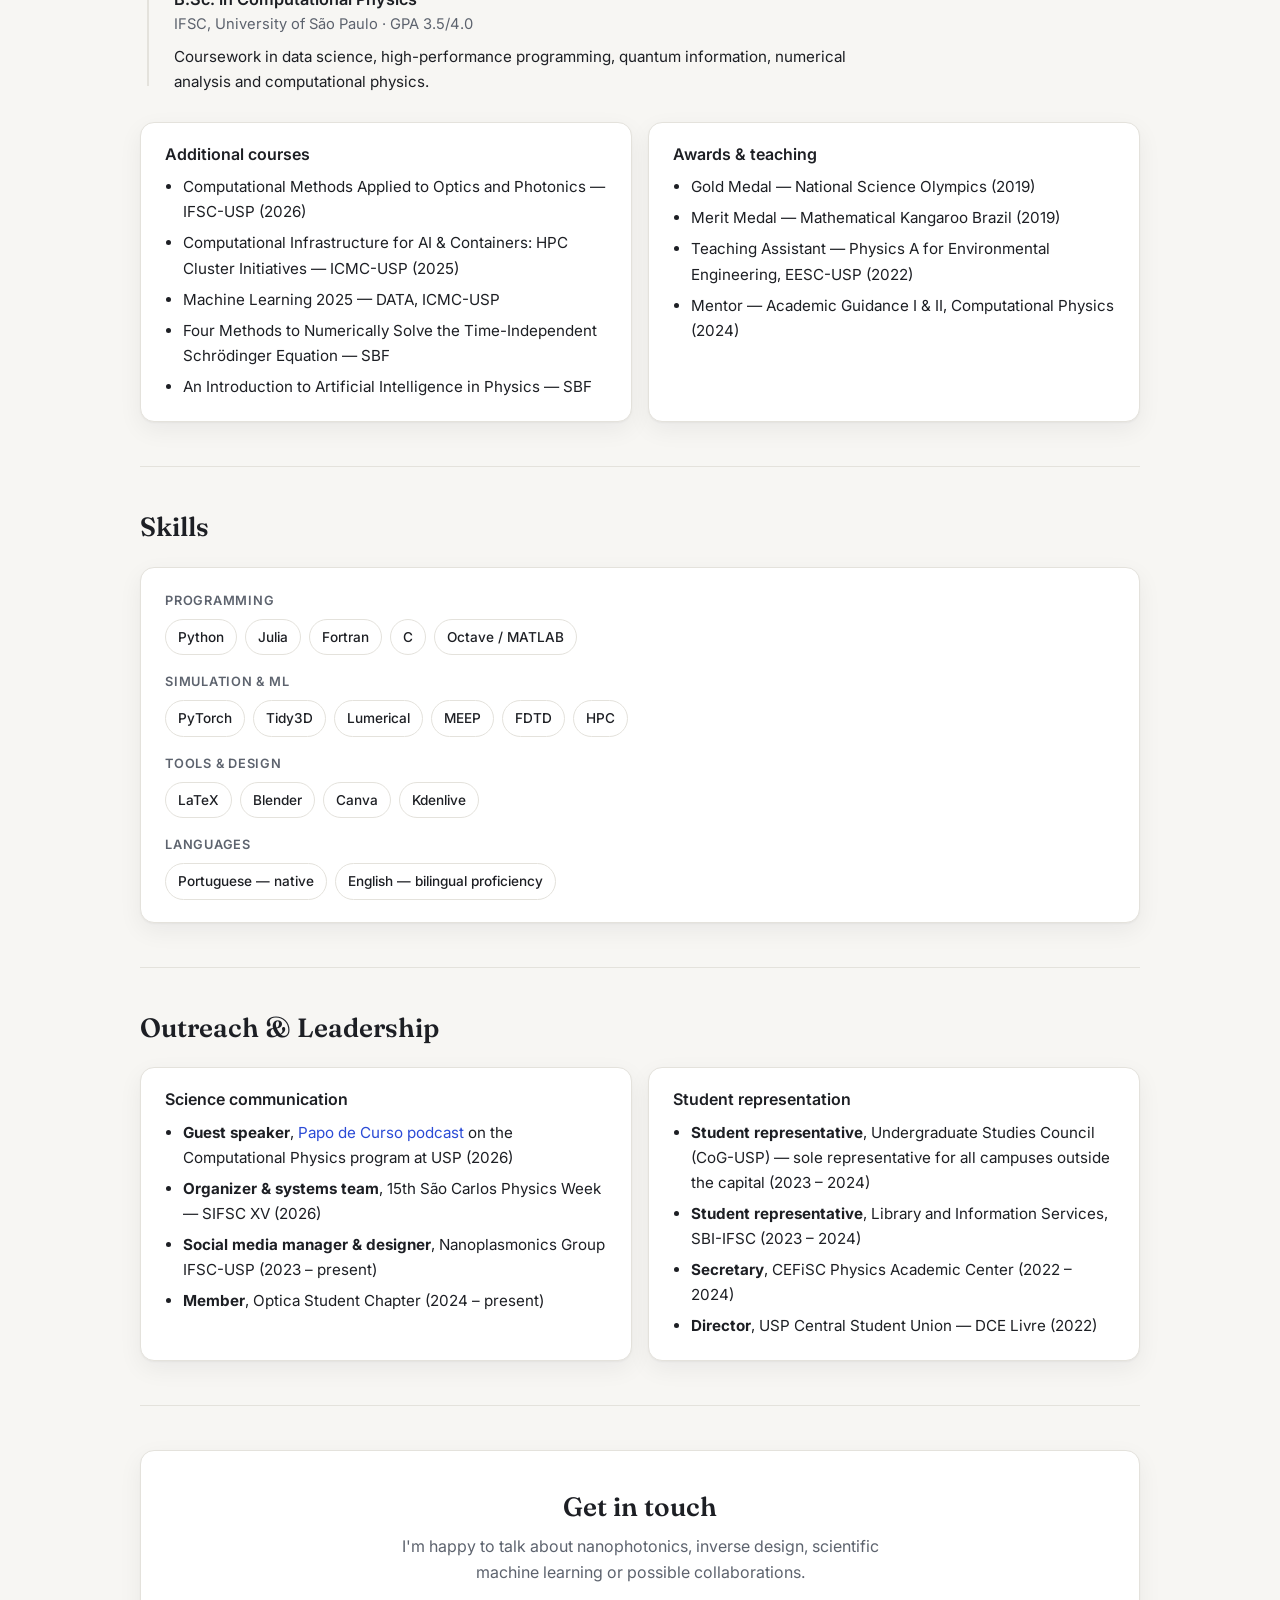
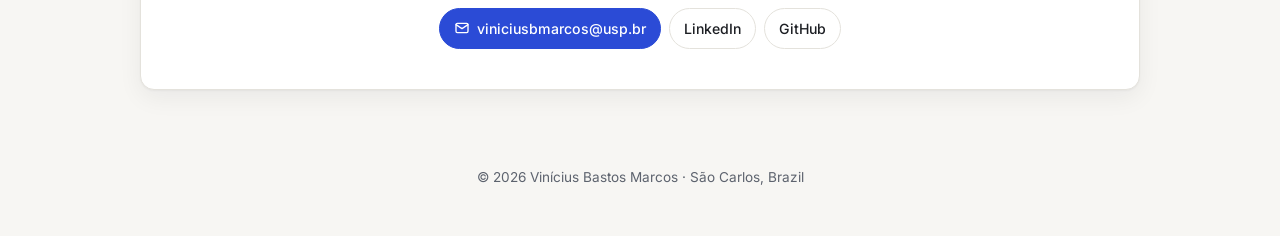
==== commit 175c8838: "Add Portuguese version of the website Add pt.html with the full site translated to Portuguese and a " ====
--- a/index.html
+++ b/index.html
@@ -8,6 +8,8 @@
 <meta property="og:title" content="Vinícius Bastos Marcos">
 <meta property="og:description" content="Nanophotonics · Metasurfaces · Scientific Machine Learning — IFSC, University of São Paulo">
 <meta property="og:image" content="sbpmat26.jpeg">
+<link rel="alternate" hreflang="en" href="https://vinibastosm.github.io/">
+<link rel="alternate" hreflang="pt-BR" href="https://vinibastosm.github.io/pt.html">
 
 <link rel="preconnect" href="https://fonts.googleapis.com">
 <link rel="preconnect" href="https://fonts.gstatic.com" crossorigin>
@@ -70,6 +72,11 @@
 .nav-links::-webkit-scrollbar{display:none}
 .nav-links a{color:var(--muted);font-size:.9rem;font-weight:500;white-space:nowrap}
 .nav-links a:hover{color:var(--text);text-decoration:none}
+.nav-links a.lang{
+  color:var(--accent);font-weight:600;font-size:.8rem;
+  border:1px solid var(--border);border-radius:999px;padding:1px 10px;
+}
+.nav-links a.lang:hover{border-color:var(--accent)}
 
 /* ---------- hero ---------- */
 .hero{
@@ -211,6 +218,7 @@
       <a href="#education">Education</a>
       <a href="#community">Community</a>
       <a href="#contact">Contact</a>
+      <a href="pt.html" class="lang" hreflang="pt-BR" lang="pt-BR" title="Versão em português">PT</a>
     </div>
   </div>
 </nav>
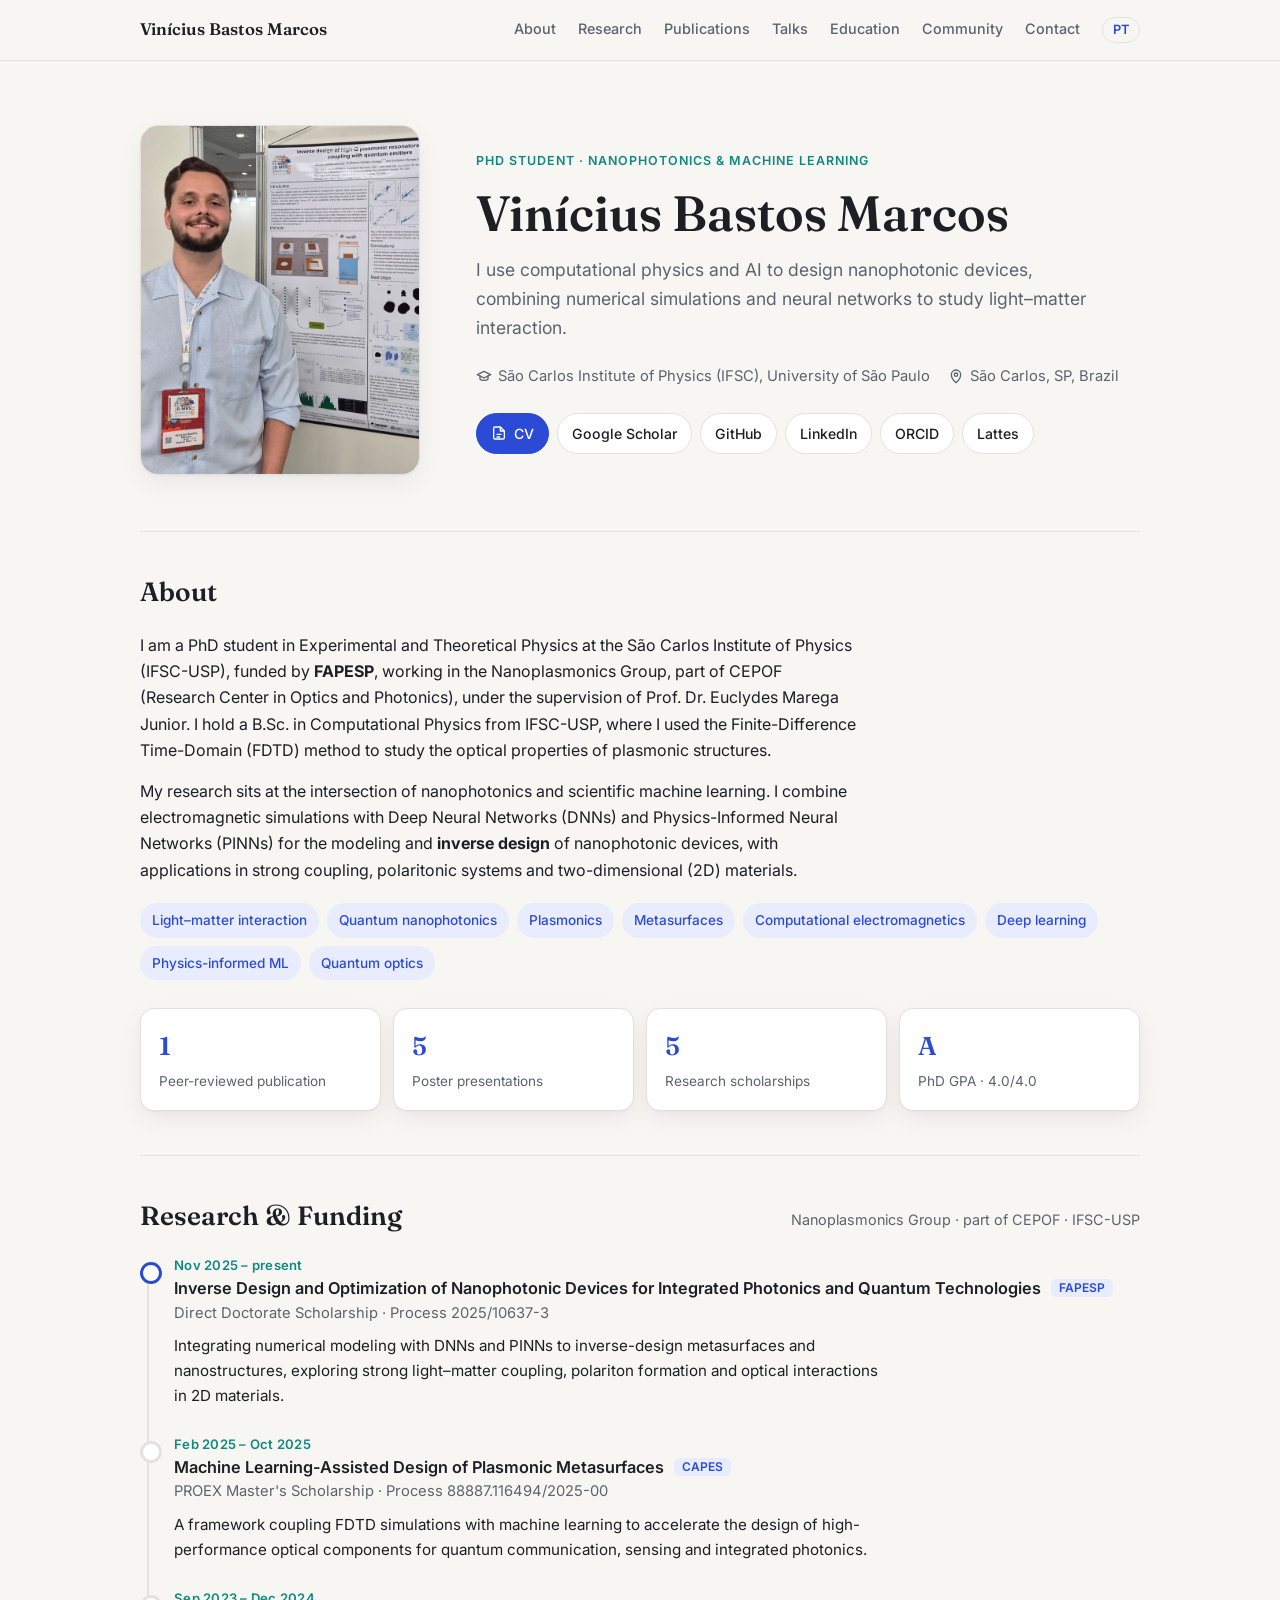
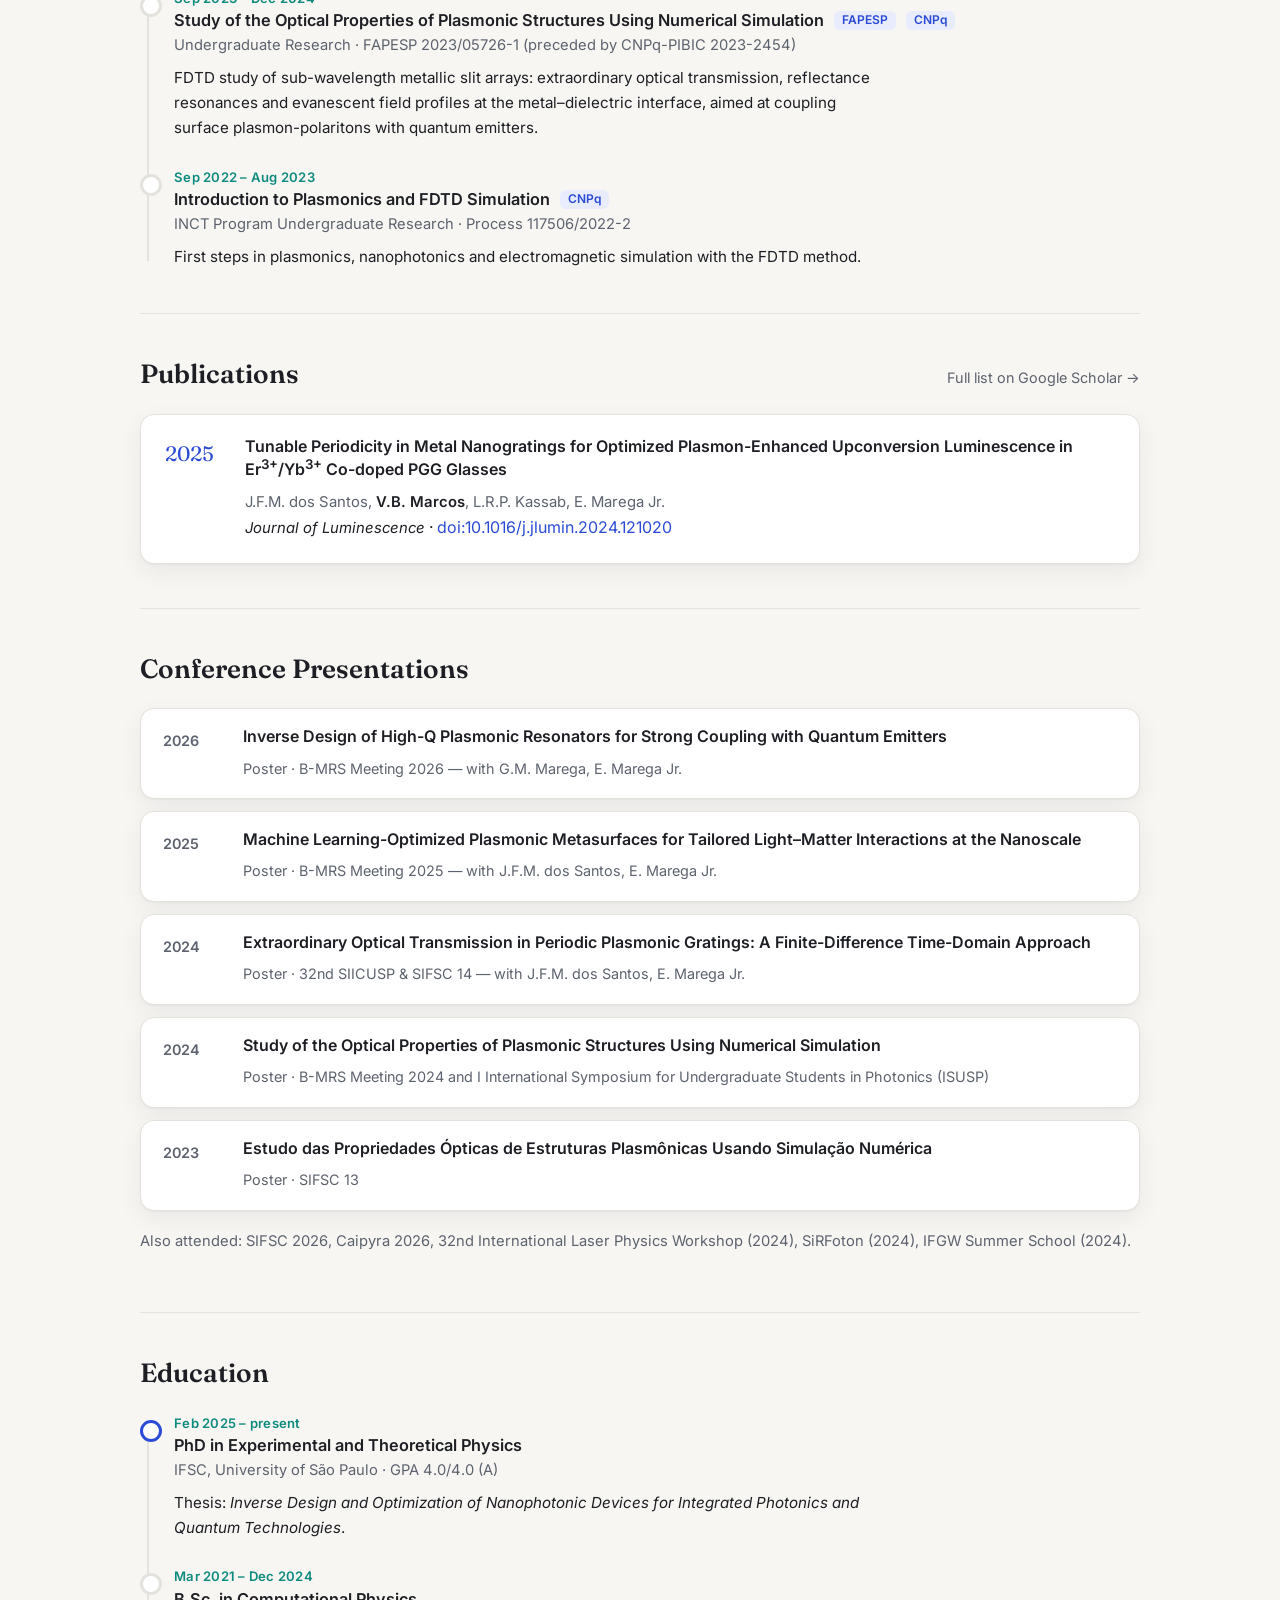
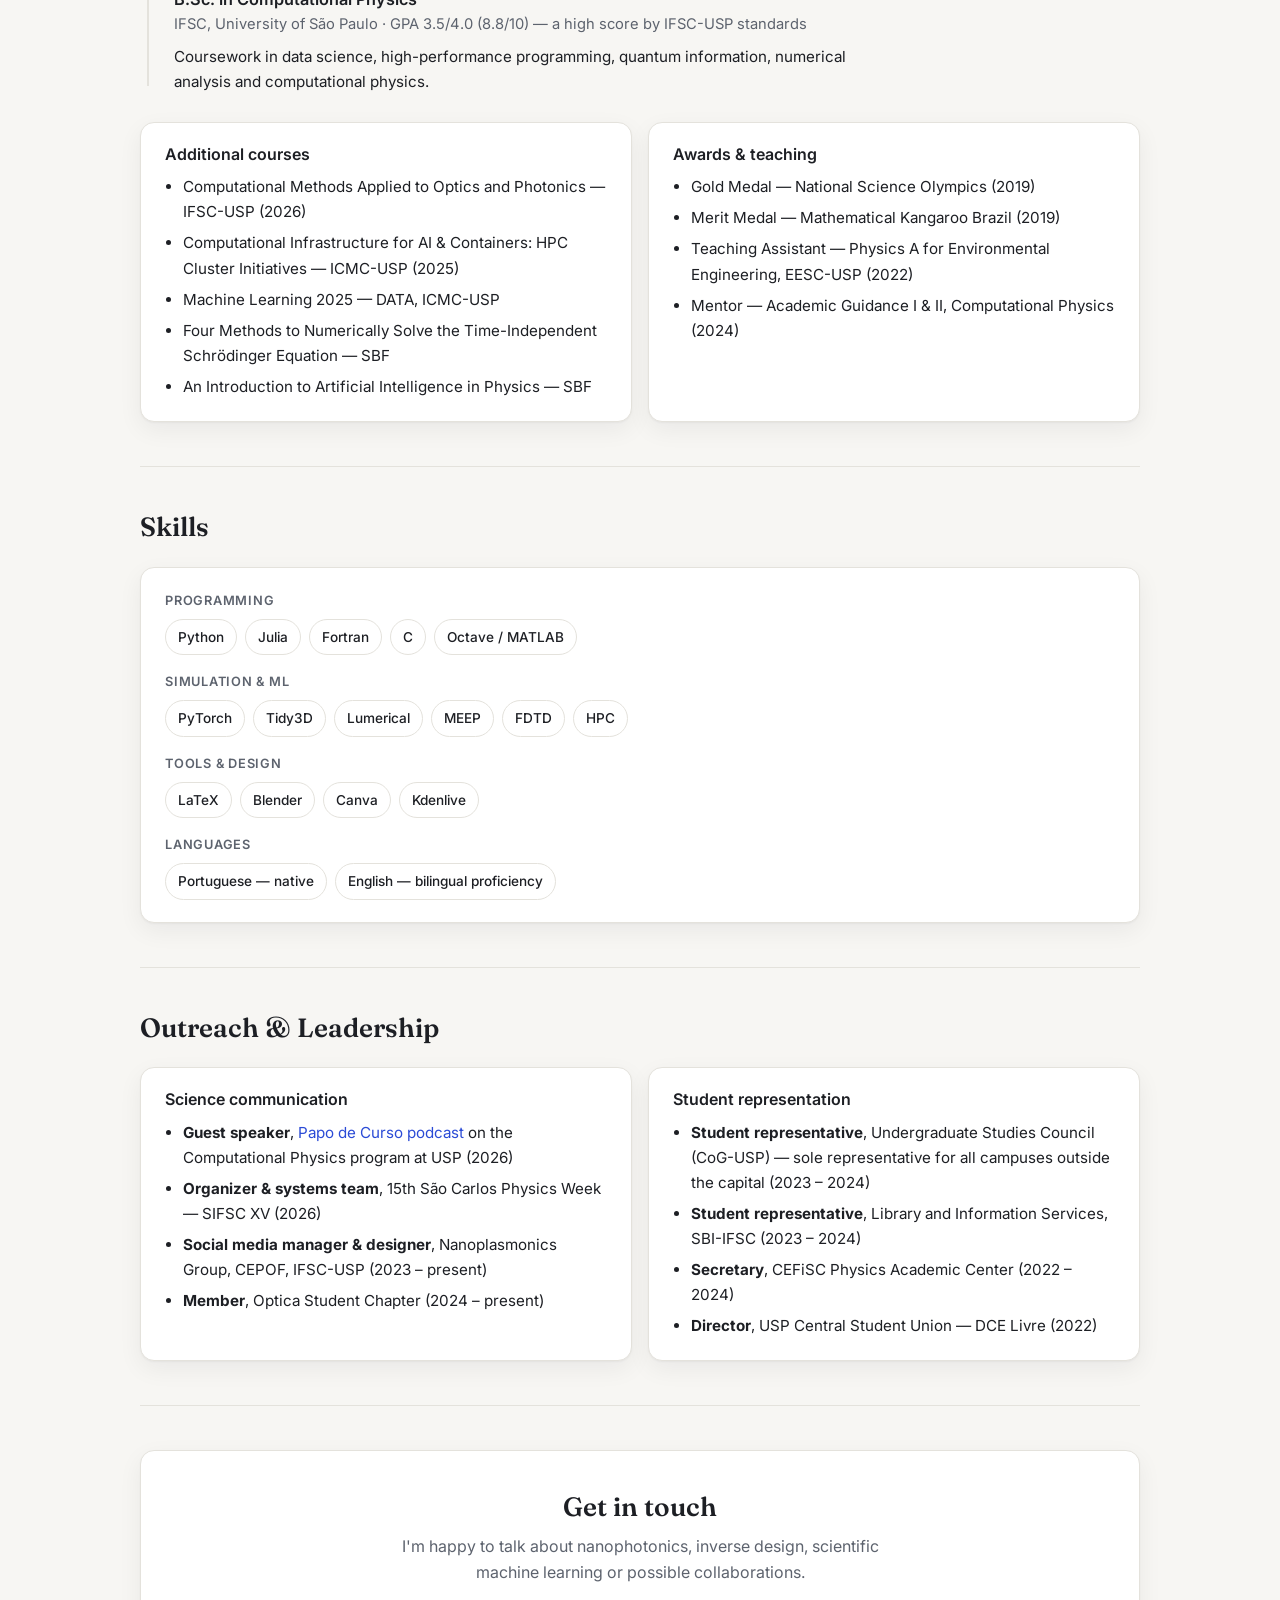
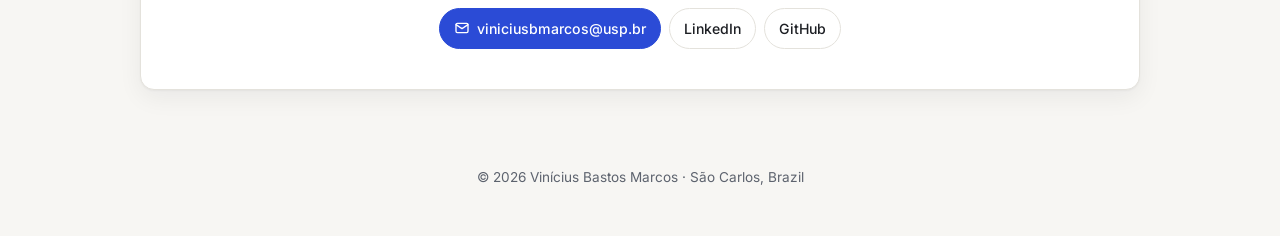
==== commit 3d8b1a0f: "Update group name, GPA highlights and intro text Use the Nanoplasmonics group name in both languages" ====
--- a/index.html
+++ b/index.html
@@ -233,8 +233,8 @@
     <span class="eyebrow">PhD Student · Nanophotonics &amp; Machine Learning</span>
     <h1>Vinícius Bastos Marcos</h1>
     <p class="lead">
-      I use computational physics and AI to design nanophotonic devices — from plasmonic
-      metasurfaces to resonators for strong light–matter coupling.
+      I use computational physics and AI to design nanophotonic devices, combining numerical
+      simulations and neural networks to study light–matter interaction.
     </p>
 
     <div class="meta">
@@ -268,7 +268,7 @@
   <div class="prose">
     <p>
       I am a PhD student in Experimental and Theoretical Physics at the São Carlos Institute of Physics
-      (IFSC-USP), funded by <strong>FAPESP</strong>, working in the Nanoplasmonics Group (CePOF) under the
+      (IFSC-USP), funded by <strong>FAPESP</strong>, working in the Nanoplasmonics Group, part of CEPOF (Research Center in Optics and Photonics), under the
       supervision of Prof. Dr. Euclydes Marega Junior. I hold a B.Sc. in Computational Physics from IFSC-USP,
       where I used the Finite-Difference Time-Domain (FDTD) method to study the optical properties of
       plasmonic structures.
@@ -296,7 +296,7 @@
     <div class="card stat"><b>1</b><span>Peer-reviewed publication</span></div>
     <div class="card stat"><b>5</b><span>Poster presentations</span></div>
     <div class="card stat"><b>5</b><span>Research scholarships</span></div>
-    <div class="card stat"><b>4.0</b><span>PhD GPA (out of 4.0)</span></div>
+    <div class="card stat"><b>A</b><span>PhD GPA · 4.0/4.0</span></div>
   </div>
 </section>
 
@@ -304,7 +304,7 @@
 <section id="research">
   <div class="section-head">
     <h2>Research &amp; Funding</h2>
-    <span class="aside">Nanoplasmonics Group · CePOF · IFSC-USP</span>
+    <span class="aside">Nanoplasmonics Group · part of CEPOF · IFSC-USP</span>
   </div>
 
   <ul class="timeline">
@@ -418,13 +418,13 @@
     <li>
       <div class="when">Feb 2025 – present</div>
       <h3>PhD in Experimental and Theoretical Physics</h3>
-      <div class="org">IFSC, University of São Paulo · GPA 4.0/4.0</div>
+      <div class="org">IFSC, University of São Paulo · GPA 4.0/4.0 (A)</div>
       <p>Thesis: <em>Inverse Design and Optimization of Nanophotonic Devices for Integrated Photonics and Quantum Technologies</em>.</p>
     </li>
     <li class="past">
       <div class="when">Mar 2021 – Dec 2024</div>
       <h3>B.Sc. in Computational Physics</h3>
-      <div class="org">IFSC, University of São Paulo · GPA 3.5/4.0</div>
+      <div class="org">IFSC, University of São Paulo · GPA 3.5/4.0 (8.8/10) — a high score by IFSC-USP standards</div>
       <p>Coursework in data science, high-performance programming, quantum information, numerical analysis and computational physics.</p>
     </li>
   </ul>
@@ -495,7 +495,7 @@
       <ul>
         <li><strong>Guest speaker</strong>, <a href="https://youtu.be/1xjhtPMCLeA">Papo de Curso podcast</a> on the Computational Physics program at USP (2026)</li>
         <li><strong>Organizer &amp; systems team</strong>, 15th São Carlos Physics Week — SIFSC XV (2026)</li>
-        <li><strong>Social media manager &amp; designer</strong>, Nanoplasmonics Group IFSC-USP (2023 – present)</li>
+        <li><strong>Social media manager &amp; designer</strong>, Nanoplasmonics Group, CEPOF, IFSC-USP (2023 – present)</li>
         <li><strong>Member</strong>, Optica Student Chapter (2024 – present)</li>
       </ul>
     </div>
